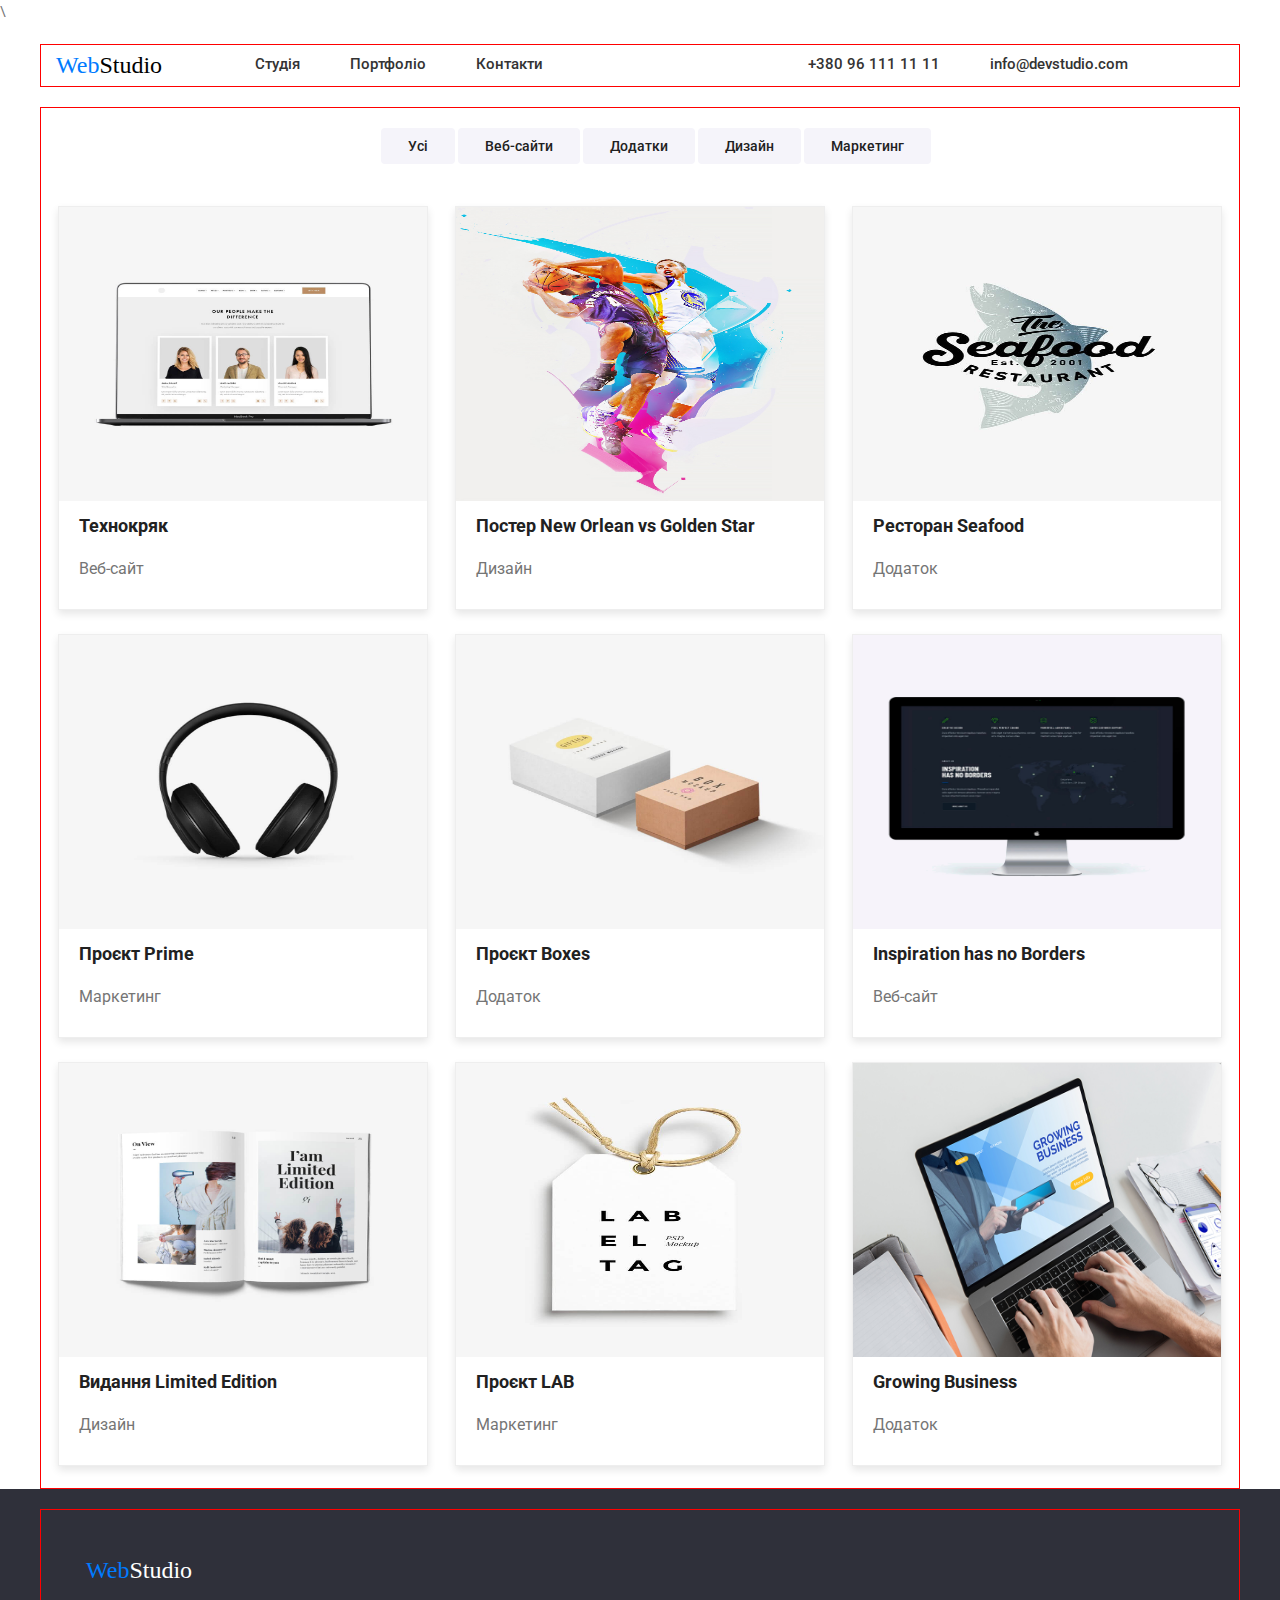
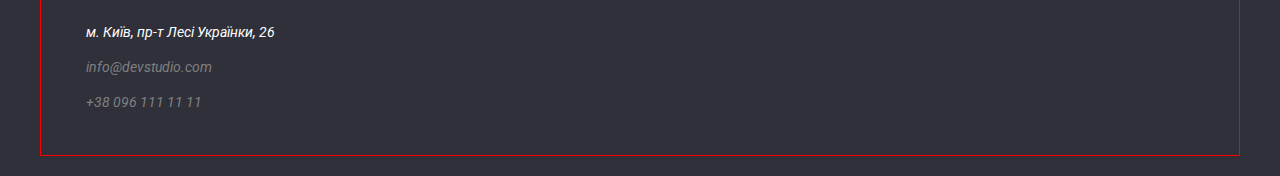
==== pages/portfolio.html @ 3f3c692b "fist" ====
<!DOCTYPE html>
<html lang="en">

<head>
  <meta charset="UTF-8">
  <meta name="viewport" content="width=device-width, initial-scale=1.0">
  <title>Document</title>

  <link rel="stylesheet"href="https://cdnjs.cloudflare.com/ajax/libs/modern-normalize/1.0.0/modern-normalize.min.css" />
  <link href="https://fonts.googleapis.com/css2?family=Roboto:wght@400;700&display=swap" rel="stylesheet">\
  <link rel="stylesheet" href="/style.css">
</head>

<body>
  <header class="header"> 
    <div class="container header-wrap">
      <a class="logo" href="./index.html">
        <span class="blue">Web</span><span class="black">Studio</span>
      </a>
      <nav class="navigation">
        <ul class="header-list">
          <li class="header-item"><a href="/index.html">Студія</a></li>
          <li class="header-item"><a href="./pages/portfolio.html">Портфоліо</a></li>
          <li class="header-item"><a href="#">Контакти</a></li>
        </ul>
        
        <ul class="header-list">
          <li class="header-item"><a href="tel:+380961111111">+380 96 111 11 11</a></li>
          <li class="header-item"><a href="mailto:info@devstudio.com">info@devstudio.com</a></li>
        </ul>   
      </nav> 
    </div> 
  </header>
  <main>
    
    <!-- Головний Контент -->
    <section class="container">
      <div class="portfolio">
        <div class="figures">
          <button class="button-pt">Усі</button>
          <button class="button-pt">Веб-сайти</button>
          <button class="button-pt">Додатки</button>
          <button class="button-pt">Дизайн</button>
          <button class="button-pt">Маркетинг</button>
        </div>
        <div class="my-shop">
          <ul>
            <li class="poster">
              <img src="/img/laptop_pr.jpg" width="370px" height="294px" alt="laptop">
              <h3>Технокряк</h3>
              <p>Веб-сайт</p>
            </li>
            <li class="poster">
              <img src="/img/art_basketball_pr.jpg" width="370px" height="294px" alt="art_basketball">
              <h3>Постер New Orlean vs Golden Star</h3>
              <p>Дизайн</p>
            </li>
            <li class="poster">
              <img src="/img/art_fish_pr.jpg" width="370px" height="294px" alt="art_fish">
              <h3>Ресторан Seafood</h3>
              <p>Додаток</p>
            </li>
            <li class="poster">
              <img src="/img/headphones_pr.jpg" width="370px" height="294px" alt="headphones">
              <h3>Проєкт Prime</h3>
              <p>Маркетинг</p>
            </li>
            <li class="poster">
              <img src="/img/boxs_pr.jpg" width="370px" height="294px" alt="boxs">
              <h3>Проєкт Boxes</h3>
              <p>Додаток</p>
            </li>
            <li class="poster">
              <img src="/img/computer_pr.jpg" width="370px" height="294px" alt="computer">
              <h3>Inspiration has no Borders</h3>
              <p>Веб-сайт</p>
            </li>
            <li class="poster">
              <img src="/img/book.jpg" width="370px" height="294px" alt="book">
              <h3>Видання Limited Edition</h3>
              <p>Дизайн</p>
            </li>
            <li class="poster">
              <img src="/img/art_teg_pr.jpg" width="370px" height="294px" alt="бірка">
              <h3>Проєкт LAB</h3>
              <p>Маркетинг</p>
            </li>
            <li class="poster">
              <img src="/img/laptop02_pr.jpg" width="370px" height="294px" alt="laptop02">
              <h3>Growing Business</h3>
              <p>Додаток</p>
            </li>
          </ul>
        </div>
      </div>
    </section>
  </main>
  <footer>
    <div class="container">
      <div class="logo-footer">
        <a class="logo" href="./index.html">
          <span class="blue">Web</span><span class="white">Studio</span>
        </a>
      </div>
      <address>
        <ul>
          <li><a class="address-a" href="https://maps.app.goo.gl/1scr2Ax1geKc9xeD9" >м. Київ, пр-т Лесі Українки, 26</a></li>
          <li><a class="address-a2" href="mailto:info@devstudio.com">info@devstudio.com</a></li>
          <li><a class="address-a2"href="tel:+380961111111">+38 096 111 11 11</a></li>
        </ul>
     </address>
    </div>
    </footer>
</body>

</html>
---- style.css ----
*,
*::before,
*::after {
  box-sizing: border-box;
}
:root {
  --header-bg-color: #fff;       /* колір фона заголовка */
  --header-border-color:#ECECEC; /*header-border-color  */
  --header-text-color: #333;     /* колір заголовка */
  --primary-color: #007BFF;      /* header-item a:hover */ 
  --content-up-bg-color: #2F303A;     /* посуті те саме header-text-color */ 
  --content-up-color: white;          /* content-up-color */
  --button1-bg-color: #007BFF;      /* button1  */
  --button1--color: white;          /* button1  */
  --button1-bg-color-hover:#0056b3; /* button1-bg-color-hover */ 
  --services-item-h3-color:#212121;   /* services-item-h3 */
  --services-item-a-color: #757575;   /*services-item-a  */
  --foto-bg-color:#ffffff;      /* Чим займаємось */
  --foto-color:#212121;
  --my_teams-bg-color:#F5F4FA; /* Наша команда */
  --my_team-color:#212121;
  --my_teams-p-color:#757575;/* Наша команда */
  --footer-bg-color: #2F303A;/*footer */
  --footer-color: white;   /*  footer*/
  --address-a-color:#ffff; /*  footer*/
  --address-a2-color: gray;/*  footer*/
  --blue-color:#007bff;  /* (Web)Studio footer */ 
  --white-color:#ffffff; /* Web(Studio) footer*/
  --black-color:#000000; /* Web(Studio) header*/

/* PORTFOLIO  */
  --button-pt-bg-color: #F5F4FA;/*  */
  --button-pt-color: #212121;   /*  */
  --button-pt-hover-bg-color:#2196F3;/*  */
  --button-pt-hover-color:#FFFFFF;/*  */
  --my-shop-bg-color:#fff; /*  */
  --poster-border:#EEEEEE;/*  */
  --poster-p-color:#757575; /*  */
    /*  */    

} 
a{
  text-decoration: none;
}
ul{
  list-style: none;
}
h1,h2,h3,h4,p,ul,li,a,button{
  margin: 0;
  padding: 0;
}
body {
font-family:  'Roboto', sans-serif;
 background-color:var(--header-bg-color);
 color:var(--poster-p-color);
 font-size:14px ;
 line-height: 1.7;
}

.container {
  width: 1200px;
  padding: 0 15px;
  margin: 0 auto;
  border: 1px solid red;
}

.header {
  background-color: var(--header-bg-color);
  padding: 20px 0;
  display: flex;
  justify-content: space-around;
  align-items: center;
  border-color: var(--header-border-color);
  border: 1px;
}

.logo {
  margin-right: 93px ;
  font-size: 24px;
  color: var(--header-text-color);
  font-family: 'Raleway';
}

.header-list {
  display: flex;
}
.header-wrap{
  display: flex; /* робить контейнер гнучким */
  align-items: center;  /* розміщує ПО ГОРИЗОНТАЛІ*/
  
}
.navigation{
  display: flex;
  align-items: center;
  justify-content: space-between;
}
.header-item a {
  color: var(--header-text-color);
  font-weight: 500;
  transition: color 0.3s ease;
  margin-right: 50px;
}
.header-list:last-of-type {
  margin-left: 215px ;
}
.header-item a:hover {
  color: var(--primary-color);
}

.header-item a {
  font-size: 15px;
}



.content-up {
  background-color: var(--content-up-bg-color);
  color: var(--content-up-color);
  padding: 180px 20px;
  text-align: center;
}
.content-up h2 {
font-size: 44px;
}

.button1 {
 
  background-color: var(--button1-bg-color);
  color:var(--button1--color);
  padding: 10px 20px;
  margin-top: 30px;
  border: none;
  border-radius: 4px;
  cursor: pointer;
  font-size: 16px;
  
}

.button1:hover {
  background-color: var(--button1-bg-color-hover);
}
 /* Особливості  */
.services{
  margin-top: 94px;
  margin-bottom: 94px;
}
.services-list{
  display: flex;
  flex-wrap: nowrap;
}
.services-item{
 max-width: 350px;
 margin: 10px auto; 
}
.services-item-h3{
  color: var(--services-item-h3-color);
  font-size: 14px;
  line-height: 16.41px;
}
.services-item-a{
  color: var(--services-item-a-color);
  font-size: 14px;
  line-height: 24px;
  padding-top: 10px;
  padding-right: 30px;
}
/* .services-item:nth-last-child(3n) {
  margin-right: 0;
} */

/* Чим займаємось  */
.foto{
  background-color: var(--foto-bg-color);
  color: var(--foto-color);
  padding: 40px 20px;
  text-align: center;
}
.foto h2{
  font-size: 36px;
}
.foto ul{
  display: flex;
  justify-content: space-between;
  padding-top: 50px;
}


/* Наша комaнда */
.my_teams {
  background-color: var(--my_teams-bg-color);
  color: var(--my_team-color);
  /* padding: 40px 20px; */
  text-align: center;

}
.my_teams h2{
  font-size: 36px;
  padding-top: 94px;
}
.my_teams ul {
  display: flex;
  flex-wrap: nowrap; 
  justify-content: space-between; 
  padding-top: 50px;
 
}
.my_teams li {
  margin: 10px; 
  text-align: center; 
  font-size: 16px;
  margin-bottom: 94px;
  
  border-radius: 0px 0px 4px 4px;
  background: #FFF;
  height: 368px;
}
.my_teams p{
  color:var(--my_teams-p-color);
  font-size: 16px;
}
 

footer {
  background-color: var(--footer-bg-color) ;
  color:var(--footer-color) ;
  padding: 20px 0;
  text-align: left;
  
}
.logo-footer{
  padding: auto;
  margin-left: 30px;
  margin-top: 40px;
}
address{
  padding: 20px;
  margin: 10px; 
}
address a {
  text-decoration: none; 
  font-weight: 400;
  line-height: 24px;
  font-size: 14px;
}
.address-a{
color: var(--address-a-color);
text-decoration: none;
}
.address-a2{
  color:var(--address-a2-color) ;
  }
address li {
  list-style: none; 
  margin-bottom: 10px;
}
.blue {
  color:var(--blue-color);
}
.white {
  color:var(--white-color) ; 
}
.black{
  color:var(--black-color) ;
}

/* PORTFOLIO */

.figures{
margin-left: 300px;
padding: 20px 25px;
}
.button-pt{
  background-color:var(--button-pt-bg-color);
  color:var(--button-pt-color);
  border-radius: 4px;
  padding: 10px 27px;
  font-weight: 500;
  cursor: pointer;
  border: 0px;
}
.button-pt:hover{
  background-color:var(--button-pt-hover-bg-color);
  color:var(--button-pt-hover-color); 
  box-shadow: 5px 5px 10px rgba(0, 0, 0, 0.3);
}
.my-shop{
  background-color:var(--my-shop-bg-color);
  display: flex;
  flex-wrap: wrap;
  justify-content: space-between;
  gap: 20px;                           /*dodalem */
  padding: 20px 0;                     /*dodalem */
 
}
.my-shop ul{
  display: flex;
  flex-wrap: wrap;
  justify-content: space-between;
  gap: 20px;
  padding: 0;
}

.poster{
  width: 370px;
  height: 404px;
  border: 1px solid var(--poster-border);
  margin: 2px;
  overflow: hidden;
  box-shadow: 0 4px 8px rgba(0, 0, 0, 0.1);
  flex-direction: column;
}


.poster h3 {
  color: #212121;
  font-size: 18px;
  line-height: 36px;
  font-weight: 700;
  margin-bottom: 10px;
  margin-left: 20px;
}

.poster p {
  color: var(--poster-p-color);
  font-size: 16px;
  line-height: 30px;
  font-weight: 400;
  margin-left: 20px;
}
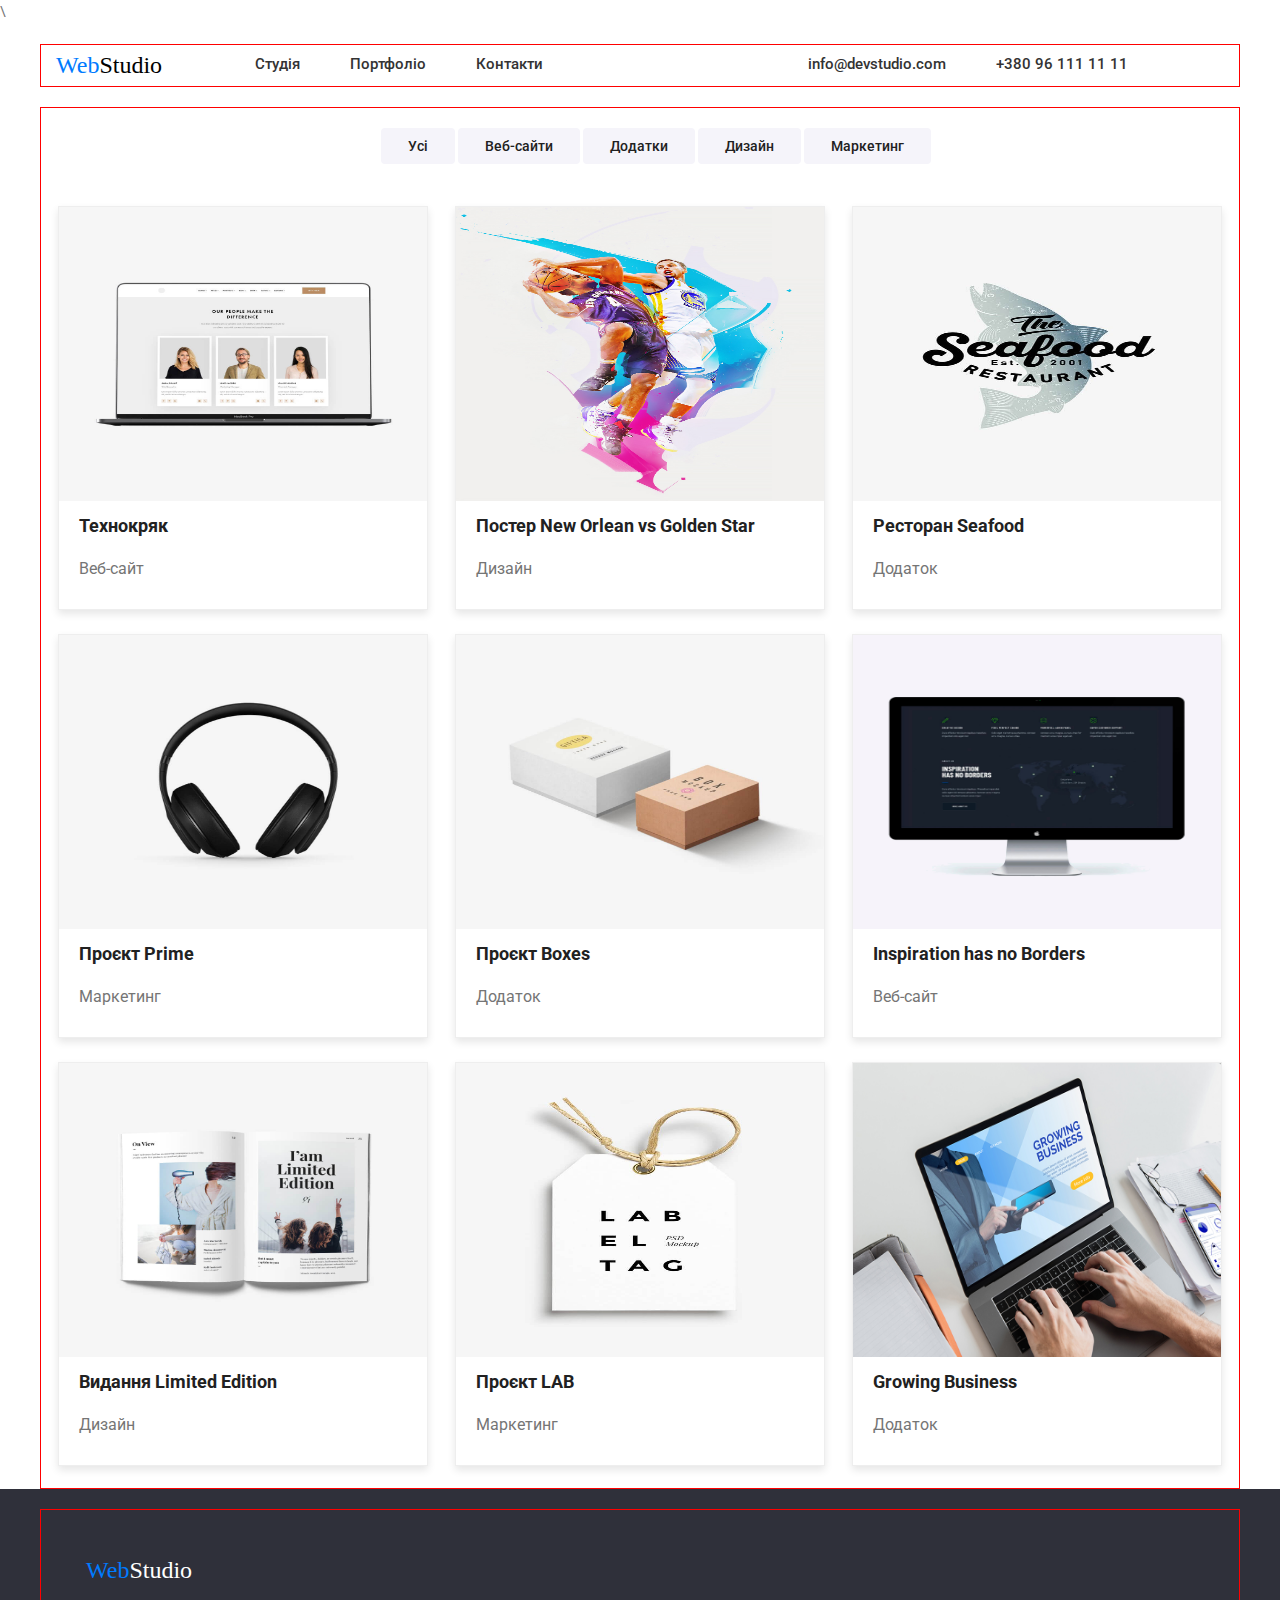
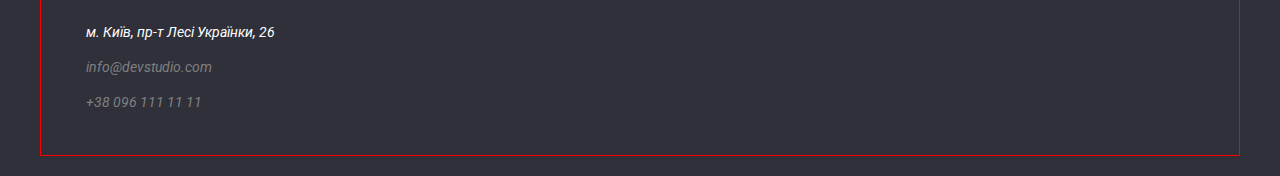
==== commit a70a5d21: "09.11" ====
--- a/pages/portfolio.html
+++ b/pages/portfolio.html
@@ -14,7 +14,7 @@
 <body>
   <header class="header"> 
     <div class="container header-wrap">
-      <a class="logo" href="./index.html">
+      <a class="logo" href="/index.html">
         <span class="blue">Web</span><span class="black">Studio</span>
       </a>
       <nav class="navigation">
@@ -25,8 +25,8 @@
         </ul>
         
         <ul class="header-list">
+          <li class="header-item"><a href="mailto:info@devstudio.com">info@devstudio.com</a></li>
           <li class="header-item"><a href="tel:+380961111111">+380 96 111 11 11</a></li>
-          <li class="header-item"><a href="mailto:info@devstudio.com">info@devstudio.com</a></li>
         </ul>   
       </nav> 
     </div> 
--- a/style.css
+++ b/style.css
@@ -7,6 +7,7 @@
   --header-bg-color: #fff;       /* колір фона заголовка */
   --header-border-color:#ECECEC; /*header-border-color  */
   --header-text-color: #333;     /* колір заголовка */
+  --header-header-item-two-last:#757575; 
   --primary-color: #007BFF;      /* header-item a:hover */ 
   --content-up-bg-color: #2F303A;     /* посуті те саме header-text-color */ 
   --content-up-color: white;          /* content-up-color */
@@ -94,15 +95,16 @@
   align-items: center;
   justify-content: space-between;
 }
+.header-list:last-of-type {
+  margin-left: 215px ;
+  color: var(--header-header-item-two-last);
+}
 .header-item a {
   color: var(--header-text-color);
   font-weight: 500;
   transition: color 0.3s ease;
   margin-right: 50px;
 }
-.header-list:last-of-type {
-  margin-left: 215px ;
-}
 .header-item a:hover {
   color: var(--primary-color);
 }
@@ -114,17 +116,23 @@
 
 
 .content-up {
-  background-color: var(--content-up-bg-color);
+  /* background-color: var(--content-up-bg-color); */
+  background-image: url(./img/img.png);
+  background-repeat: no-repeat;
+  background-position: center;
+  background-size: cover;
+
+
   color: var(--content-up-color);
   padding: 180px 20px;
   text-align: center;
+
 }
 .content-up h2 {
 font-size: 44px;
 }
 
 .button1 {
- 
   background-color: var(--button1-bg-color);
   color:var(--button1--color);
   padding: 10px 20px;
@@ -136,7 +144,7 @@
   
 }
 
-.button1:hover {
+.just-btn:hover {
   background-color: var(--button1-bg-color-hover);
 }
  /* Особливості  */
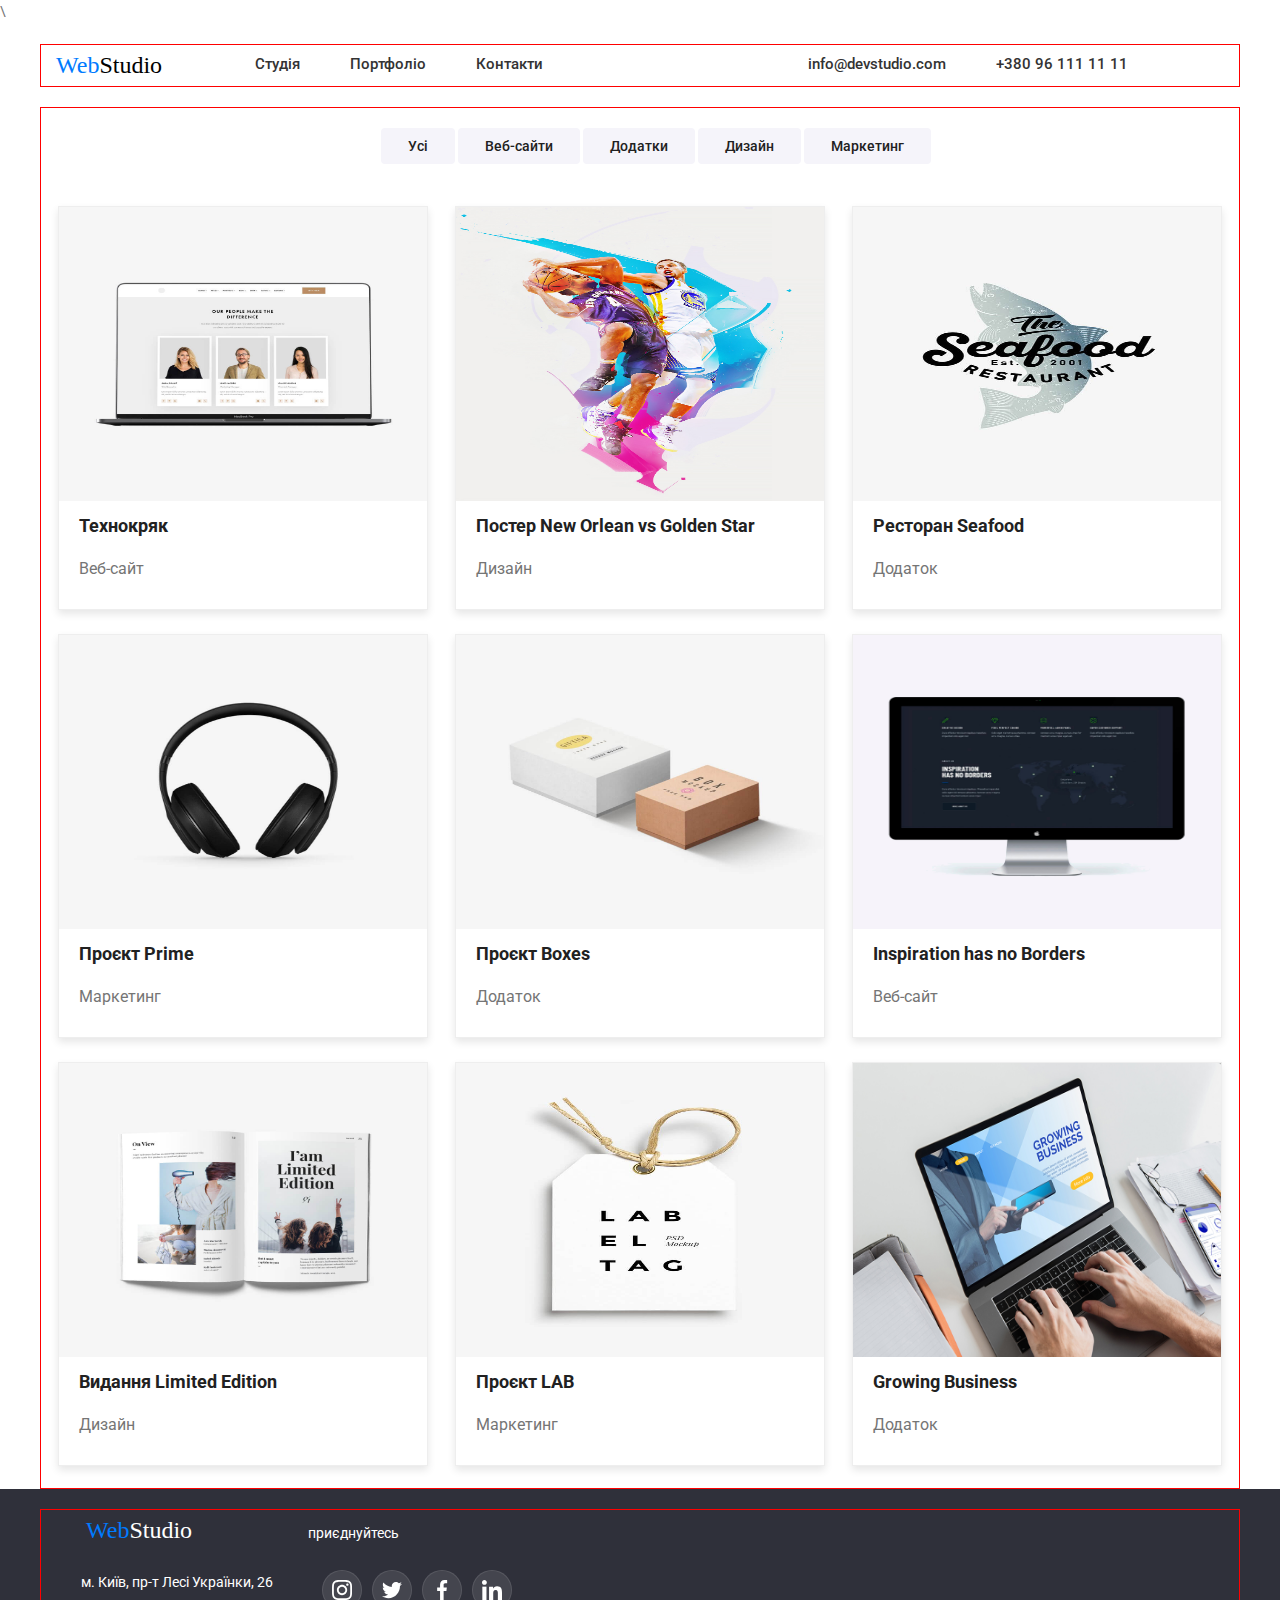
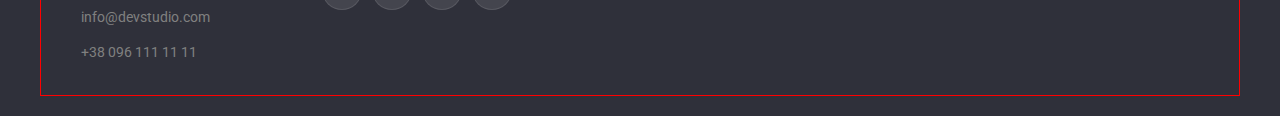
==== commit b5449d2e: "йо" ====
--- a/pages/portfolio.html
+++ b/pages/portfolio.html
@@ -95,22 +95,34 @@
       </div>
     </section>
   </main>
+
   <footer>
     <div class="container">
-      <div class="logo-footer">
-        <a class="logo" href="./index.html">
-          <span class="blue">Web</span><span class="white">Studio</span>
-        </a>
-      </div>
-      <address>
+      <div class="footer--">
+       <a href="./index.html" class="logo-footer" >
+        <span class="blue">Web</span><span class="white">Studio</span>
+       </a>
+       приєднуйтесь
+    </div>
+    <!-- <div class="footer-text">
+      приєднуйтесь
+    </div> -->
+    <address>
         <ul>
           <li><a class="address-a" href="https://maps.app.goo.gl/1scr2Ax1geKc9xeD9" >м. Київ, пр-т Лесі Українки, 26</a></li>
           <li><a class="address-a2" href="mailto:info@devstudio.com">info@devstudio.com</a></li>
           <li><a class="address-a2"href="tel:+380961111111">+38 096 111 11 11</a></li>
         </ul>
+        <div class="footer-social">
+          <a href="#" class="footer-a"><img src="/img/instagram.svg" alt="instagram"></a>
+          <a href="#" class="footer-a"><img src="/img/twitter.svg" alt="twitter"></a>
+          <a href="#" class="footer-a"><img src="/img/facebook.svg" alt="facebook"></a>
+          <a href="#" class="footer-a"><img src="/img/linkedin.svg" alt="linked"></a>
+        </div>
      </address>
     </div>
-    </footer>
+    </footer>    
+  
 </body>
 
 </html>--- a/style.css
+++ b/style.css
@@ -37,7 +37,14 @@
   --my-shop-bg-color:#fff; /*  */
   --poster-border:#EEEEEE;/*  */
   --poster-p-color:#757575; /*  */
-    /*  */    
+  --services-item-icon-color: #F5F4FA;  /*  */ 
+  --my_teams-li-color  :#fff; 
+  --footer-a-bg:rgba(255, 255, 255, 0.1);
+  --footer-social-a-hover-img: #2196F3;
+  --poster-h3:#212121;
+
+  /*  */
+  --clients-bg-color: #FFF;
 
 } 
 a{
@@ -78,7 +85,6 @@
 .logo {
   margin-right: 93px ;
   font-size: 24px;
-  color: var(--header-text-color);
   font-family: 'Raleway';
 }
 
@@ -121,7 +127,10 @@
   background-repeat: no-repeat;
   background-position: center;
   background-size: cover;
-
+  width: 1600px;
+  height: 600px;
+  display: block;
+  margin: 0 auto;
 
   color: var(--content-up-color);
   padding: 180px 20px;
@@ -132,7 +141,7 @@
 font-size: 44px;
 }
 
-.button1 {
+.just-btn {
   background-color: var(--button1-bg-color);
   color:var(--button1--color);
   padding: 10px 20px;
@@ -155,11 +164,17 @@
 .services-list{
   display: flex;
   flex-wrap: nowrap;
+  justify-content: space-around;
+
 }
 .services-item{
  max-width: 350px;
- margin: 10px auto; 
-}
+ margin: 60px auto; 
+ position: relative;
+ padding-top: 85PX;
+
+}
+
 .services-item-h3{
   color: var(--services-item-h3-color);
   font-size: 14px;
@@ -170,8 +185,42 @@
   font-size: 14px;
   line-height: 24px;
   padding-top: 10px;
+}
+
+p.services-item-a {
+  width: 270px;
+  height: 72px;
+  flex-shrink: 0;
+}
+.services-item-icon{
+  background-color: var(--services-item-icon-color) ;
+  width: 270px;
+  height: 120px;
+  border-radius: 2px;
+  display: flex;
+  justify-content: center;
+  position: absolute;
+  align-items: center;
+  
+  bottom: 110px;
   padding-right: 30px;
-}
+
+}
+.services-item-icon img{
+  width: 70px;
+  height: 70px;
+}
+
+/* .services-item > img{
+  
+  width: 70px;
+  height: 70px;
+  background-color: #F5F4FA;
+  margin: 25px 100px 25px 100px;
+  padding: 10px 10px 10px 10px ;
+  border-radius: 2px; 
+  display: inline-block;
+} */
 /* .services-item:nth-last-child(3n) {
   margin-right: 0;
 } */
@@ -219,14 +268,52 @@
   margin-bottom: 94px;
   
   border-radius: 0px 0px 4px 4px;
-  background: #FFF;
+  background: var(--my_teams-li-color);
   height: 368px;
 }
 .my_teams p{
   color:var(--my_teams-p-color);
   font-size: 16px;
 }
+
+/* Постійні клієнти */
+
+.clients{
+  text-align: center;
+  background-color: var(--clients-bg-color);
+}
+
+/* .clients- {
+} */
+.clients-menu {
+  display: flex;
+  align-items: center;
+  text-align: center;
+  justify-content: space-around;
+  
+}
+.clients ul{
+  display: flex;
+}
+.clients h2{
+  margin-top: 94px;
+  margin-bottom: 50px;
+  color: #212121;
+  font-size: 36px;
+}
+.clients-li {
+  width: 106px;
+ height: 60px;
+ flex-shrink: 0;
+margin-right: 30px;
+ margin-bottom: 94px;
+ border: 1px  solid #AFB1B8;
+ border-radius: 4px;
  
+}
+
+
+/* footer */
 
 footer {
   background-color: var(--footer-bg-color) ;
@@ -234,25 +321,29 @@
   padding: 20px 0;
   text-align: left;
   
+  
+}
+.footer--{
+  
 }
 .logo-footer{
-  padding: auto;
   margin-left: 30px;
-  margin-top: 40px;
+  margin-top:  40px; 
+  padding-right: 110px;
+  font-size: 24px;
+  font-family: 'Raleway';
 }
 address{
-  padding: 20px;
-  margin: 10px; 
+  display: flex;
+  justify-content: space-between;
+  align-items: flex-start; 
+  padding: 20px 0;
 }
 address a {
-  text-decoration: none; 
+  color: var(--address-a-color);
   font-weight: 400;
   line-height: 24px;
   font-size: 14px;
-}
-.address-a{
-color: var(--address-a-color);
-text-decoration: none;
 }
 .address-a2{
   color:var(--address-a2-color) ;
@@ -260,6 +351,9 @@
 address li {
   list-style: none; 
   margin-bottom: 10px;
+  margin-left: 25px;
+  width: 231px;
+  font-style: normal;
 }
 .blue {
   color:var(--blue-color);
@@ -271,6 +365,35 @@
   color:var(--black-color) ;
 }
 
+.footer-social {
+  display: flex;
+  align-items: center;
+  text-align: center;
+  margin-right:825px;
+ 
+}
+/* .footer-text  {
+display: flex;
+font-size: 14px;
+text-transform: uppercase;
+padding-left  : 110px;
+} */
+.footer-a  {
+  background-color: var(--footer-a-bg) ;
+  width: 40px;
+  height: 40px;
+
+  border: 1px solid rgba(255, 255, 255, 0.1);
+  border-radius: 50%;
+  display: flex;
+  align-items: center;
+  justify-content: center;
+  margin-left: 10px;
+  
+}
+.footer-social a:hover  {
+  background-color: var(--footer-social-a-hover-img) ;
+}
 /* PORTFOLIO */
 
 .figures{
@@ -317,10 +440,12 @@
   box-shadow: 0 4px 8px rgba(0, 0, 0, 0.1);
   flex-direction: column;
 }
-
+.poster:hover{
+  box-shadow: 0px 1px 1px 0px rgba(0, 0, 0, 0.12), 0px 4px 4px 0px rgba(0, 0, 0, 0.06), 1px 4px 6px 0px rgba(0, 0, 0, 0.16);
+}
 
 .poster h3 {
-  color: #212121;
+  color:var(--poster-h3) ;
   font-size: 18px;
   line-height: 36px;
   font-weight: 700;
@@ -334,4 +459,4 @@
   line-height: 30px;
   font-weight: 400;
   margin-left: 20px;
-}
+}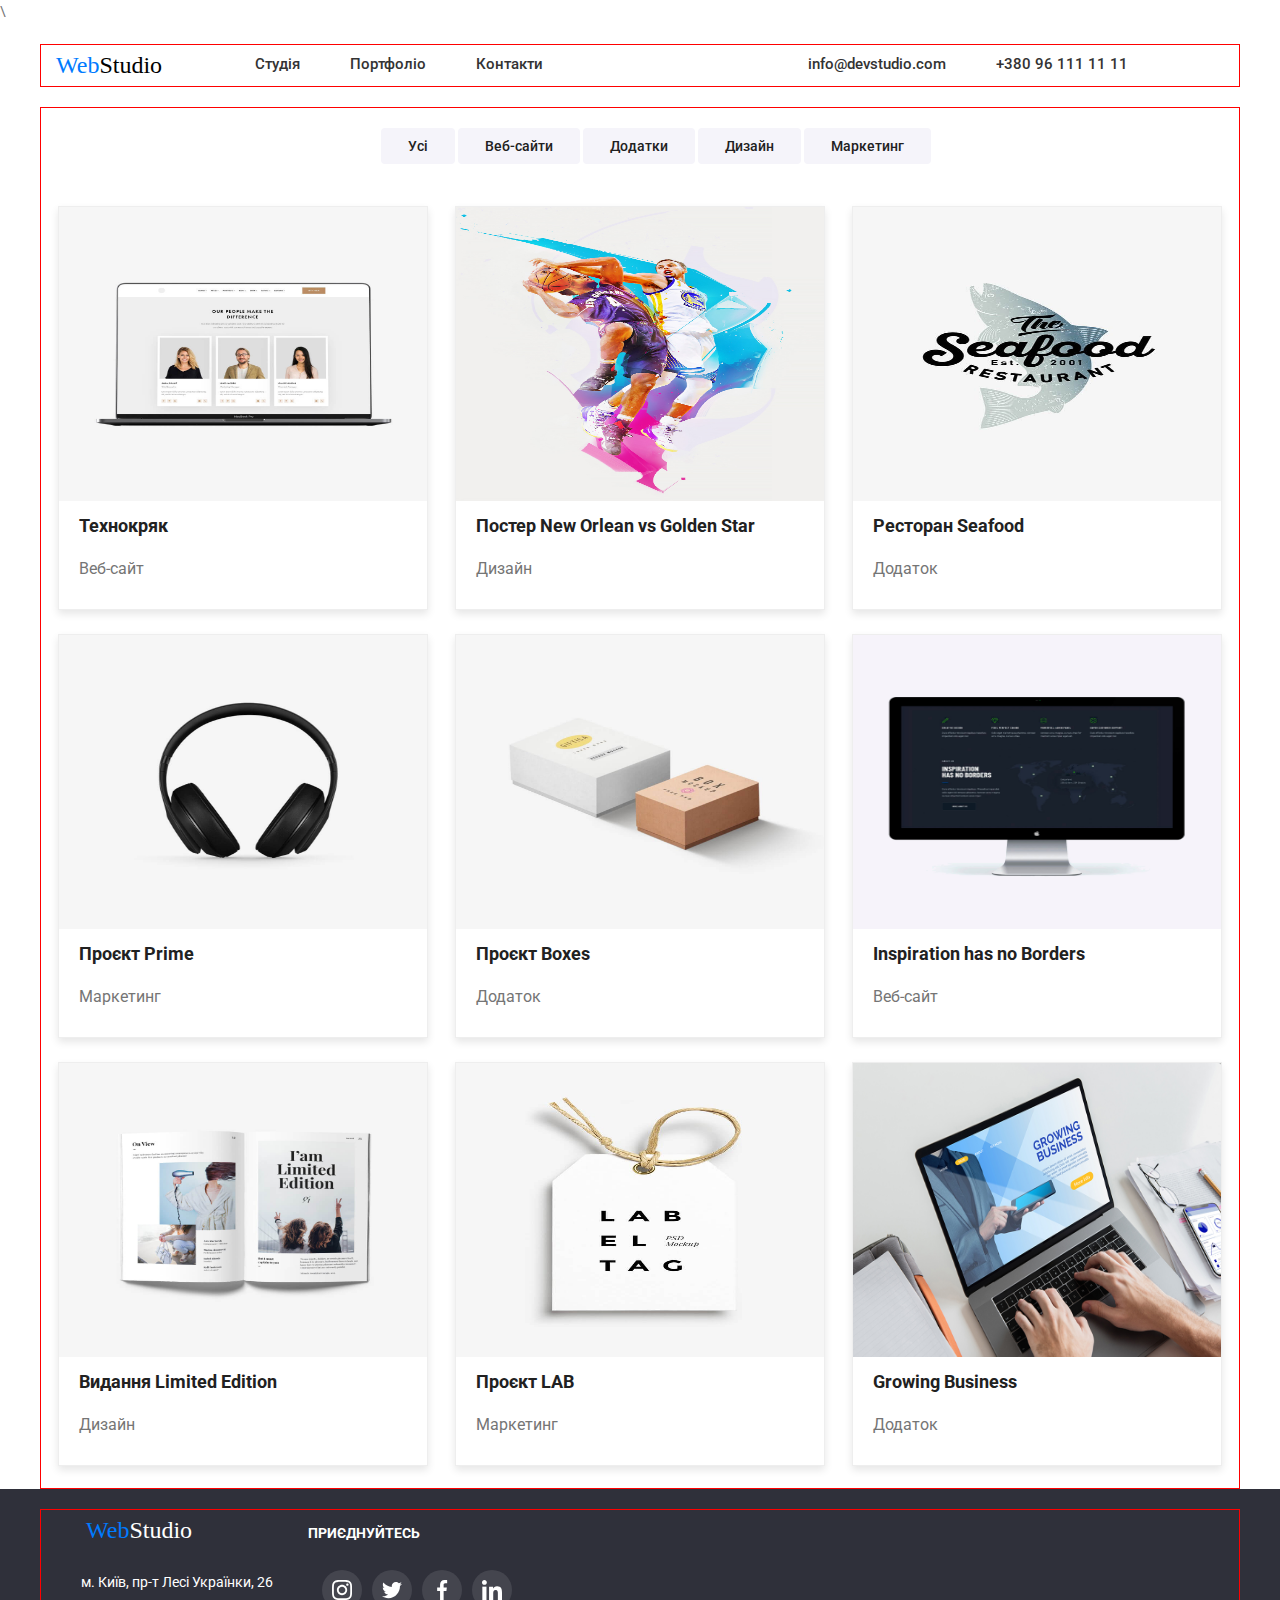
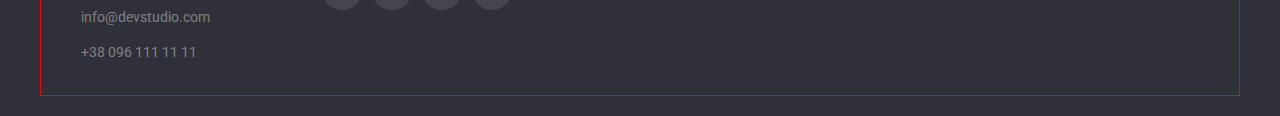
==== commit a4129d92: "ss" ====
--- a/pages/portfolio.html
+++ b/pages/portfolio.html
@@ -101,12 +101,10 @@
       <div class="footer--">
        <a href="./index.html" class="logo-footer" >
         <span class="blue">Web</span><span class="white">Studio</span>
+        <i>приєднуйтесь</i>
        </a>
-       приєднуйтесь
+       
     </div>
-    <!-- <div class="footer-text">
-      приєднуйтесь
-    </div> -->
     <address>
         <ul>
           <li><a class="address-a" href="https://maps.app.goo.gl/1scr2Ax1geKc9xeD9" >м. Київ, пр-т Лесі Українки, 26</a></li>
--- a/style.css
+++ b/style.css
@@ -45,6 +45,7 @@
 
   /*  */
   --clients-bg-color: #FFF;
+  --footer--i: #FFF;
 
 } 
 a{
@@ -74,7 +75,7 @@
 
 .header {
   background-color: var(--header-bg-color);
-  padding: 20px 0;
+  padding: 20px 5px;
   display: flex;
   justify-content: space-around;
   align-items: center;
@@ -88,9 +89,6 @@
   font-family: 'Raleway';
 }
 
-.header-list {
-  display: flex;
-}
 .header-wrap{
   display: flex; /* робить контейнер гнучким */
   align-items: center;  /* розміщує ПО ГОРИЗОНТАЛІ*/
@@ -103,6 +101,7 @@
 }
 .header-list:last-of-type {
   margin-left: 215px ;
+ 
   color: var(--header-header-item-two-last);
 }
 .header-item a {
@@ -110,13 +109,23 @@
   font-weight: 500;
   transition: color 0.3s ease;
   margin-right: 50px;
-}
+  font-size: 15px;
+ 
+}
+.header-list {
+  display: flex;
+  align-items: center;
+}
+
+/* .header-item a >img{
+  color: #757575;
+  width: 16px;
+  height: 12px;
+  flex-shrink: 0;
+  margin-right: 5px
+} */
 .header-item a:hover {
   color: var(--primary-color);
-}
-
-.header-item a {
-  font-size: 15px;
 }
 
 
@@ -323,15 +332,21 @@
   
   
 }
-.footer--{
-  
-}
 .logo-footer{
   margin-left: 30px;
   margin-top:  40px; 
   padding-right: 110px;
   font-size: 24px;
   font-family: 'Raleway';
+}
+.footer-- i{
+  color:var(--footer--i) ;
+  text-transform: uppercase;
+  font-family: 'Roboto';
+  font-size: 14px;
+  font-style: normal;
+  font-weight: 700;
+  margin-left: 110px;
 }
 address{
   display: flex;
@@ -372,25 +387,17 @@
   margin-right:825px;
  
 }
-/* .footer-text  {
-display: flex;
-font-size: 14px;
-text-transform: uppercase;
-padding-left  : 110px;
-} */
-.footer-a  {
-  background-color: var(--footer-a-bg) ;
-  width: 40px;
-  height: 40px;
-
-  border: 1px solid rgba(255, 255, 255, 0.1);
-  border-radius: 50%;
-  display: flex;
-  align-items: center;
-  justify-content: center;
-  margin-left: 10px;
-  
-}
+  .footer-a  {
+    background-color: var(--footer-a-bg) ;
+    width: 40px;
+    height: 40px;
+    border-radius: 50%; 
+    display: flex;
+    align-items: center;
+    justify-content: center;
+    margin-left: 10px;
+    
+  }
 .footer-social a:hover  {
   background-color: var(--footer-social-a-hover-img) ;
 }
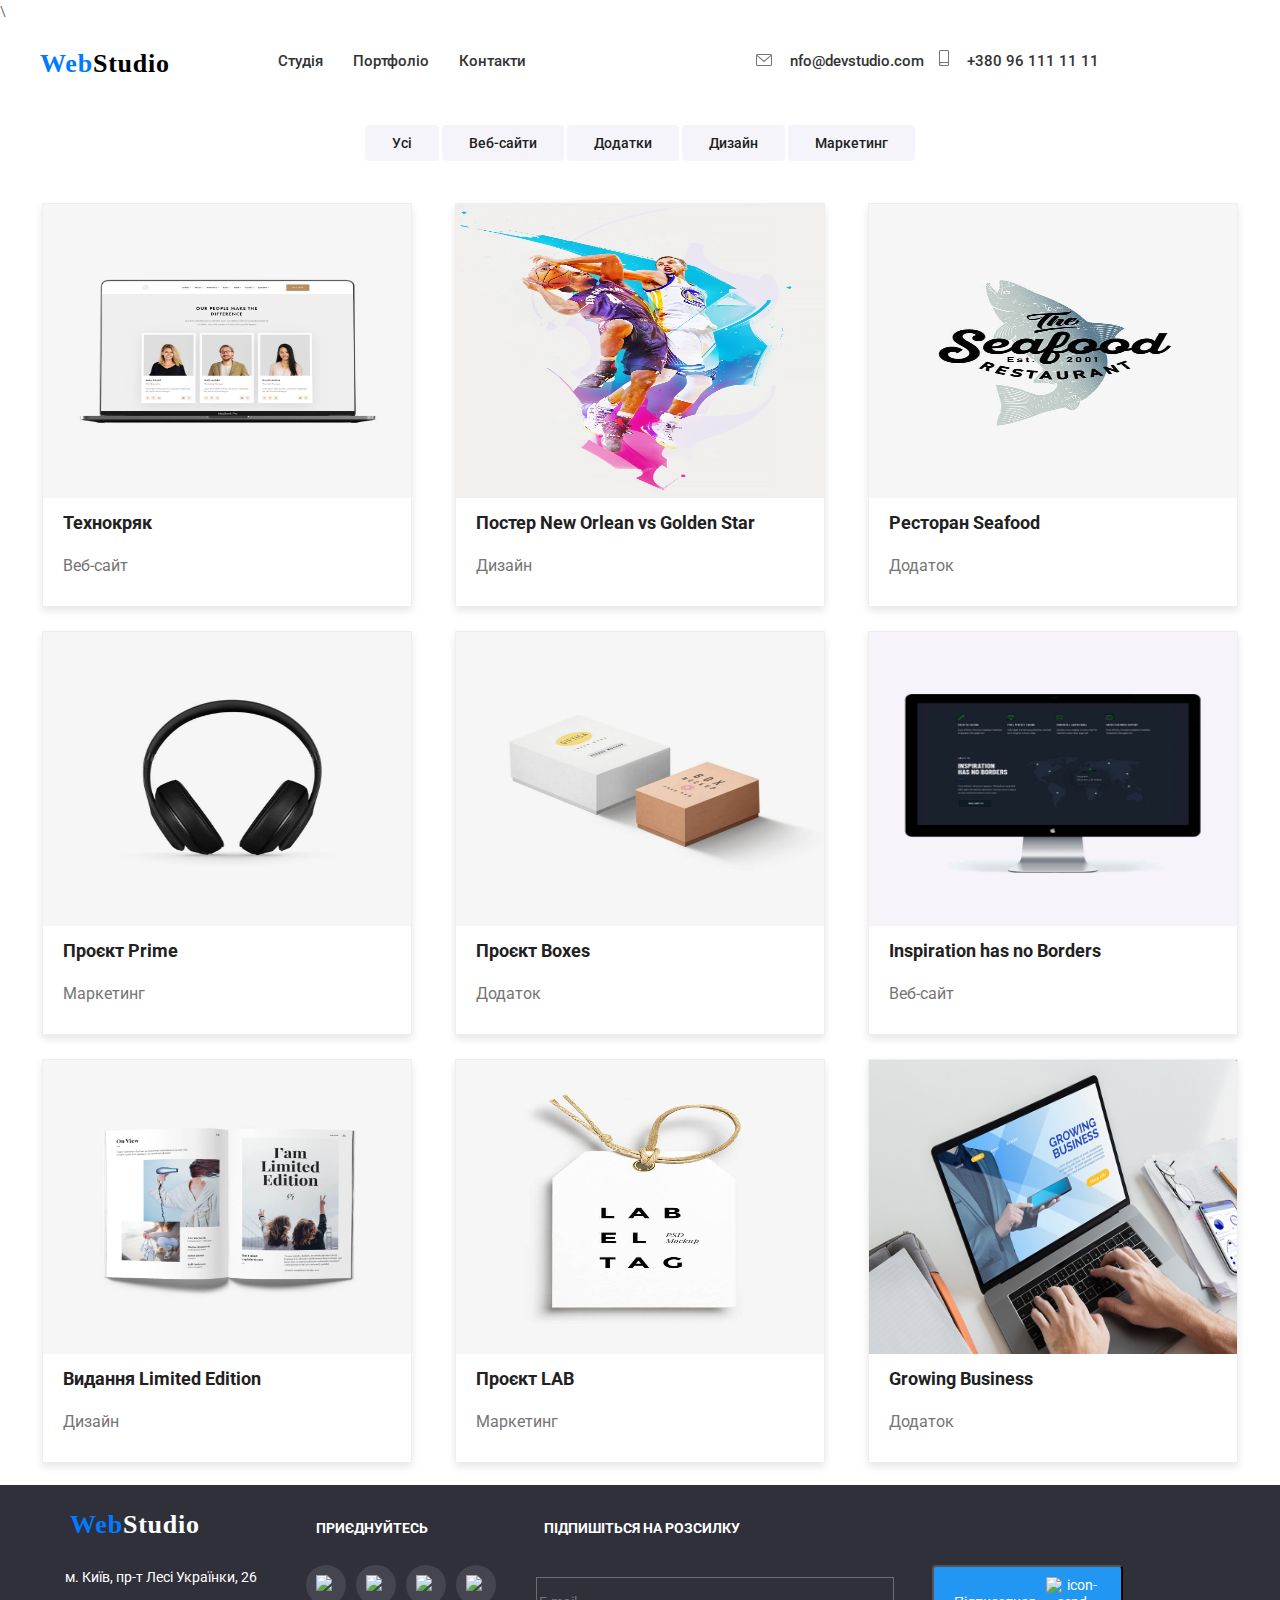
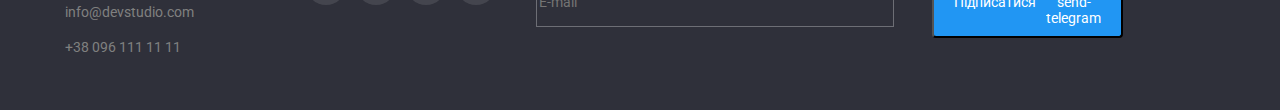
==== commit d05ebb29: "невеликий updates" ====
--- a/pages/portfolio.html
+++ b/pages/portfolio.html
@@ -24,10 +24,16 @@
           <li class="header-item"><a href="#">Контакти</a></li>
         </ul>
         
-        <ul class="header-list">
-          <li class="header-item"><a href="mailto:info@devstudio.com">info@devstudio.com</a></li>
-          <li class="header-item"><a href="tel:+380961111111">+380 96 111 11 11</a></li>
-        </ul>   
+        <ul class="header-list contacts" >
+          <li class="header-item">
+            <img src="/symboldefts.svg/envelope.svg" alt="poczta" >
+            <a href="mailto:info@devstudio.com">nfo@devstudio.com</a></li>
+          <li class="header-item">
+
+             <img src="/symboldefts.svg/smartphone.svg" alt="smartphone">
+             <a href="tel:+380961111111">+380 96 111 11 11</a></li>
+          
+        </ul>      
       </nav> 
     </div> 
   </header>
@@ -102,6 +108,7 @@
        <a href="./index.html" class="logo-footer" >
         <span class="blue">Web</span><span class="white">Studio</span>
         <i>приєднуйтесь</i>
+        <i>Підпишіться на розсилку</i>
        </a>
        
     </div>
@@ -112,14 +119,22 @@
           <li><a class="address-a2"href="tel:+380961111111">+38 096 111 11 11</a></li>
         </ul>
         <div class="footer-social">
-          <a href="#" class="footer-a"><img src="/img/instagram.svg" alt="instagram"></a>
-          <a href="#" class="footer-a"><img src="/img/twitter.svg" alt="twitter"></a>
-          <a href="#" class="footer-a"><img src="/img/facebook.svg" alt="facebook"></a>
-          <a href="#" class="footer-a"><img src="/img/linkedin.svg" alt="linked"></a>
+          <a href="#" class="footer-a"><img src="/symboldefts.svg/instagram2.svg"width="20px" height="20px" alt="instagram"></a>
+          <a href="#" class="footer-a"><img src="/symboldefts.svg/twitter2.svg"  width="20px" height="20px" alt="twitter"></a>
+          <a href="#" class="footer-a"><img src="/symboldefts.svg/facebook2.svg" width="20px" height="20px" alt="facebook"></a>
+          <a href="#" class="footer-a"><img src="/symboldefts.svg/linkedin2.svg" width="20px" height="20px" alt="linked"></a>
+        </div>
+        <div class="intup-email">
+          <input type="email" name="email" id="intup-email"  placeholder="E-mail">
+          
+          <button class="bnt-intup-email">
+            Підписатися
+          <img src="./img/telegram.png" alt="icon-send-telegram">
+          </button>
         </div>
      </address>
     </div>
-    </footer>    
+    </footer>   
   
 </body>
 
--- a/style.css
+++ b/style.css
@@ -8,7 +8,7 @@
   --header-border-color:#ECECEC; /*header-border-color  */
   --header-text-color: #333;     /* колір заголовка */
   --header-header-item-two-last:#757575; 
-  --primary-color: #007BFF;      /* header-item a:hover */ 
+  --primary-color: #2196F3;      /* header-item a:hover */ 
   --content-up-bg-color: #2F303A;     /* посуті те саме header-text-color */ 
   --content-up-color: white;          /* content-up-color */
   --button1-bg-color: #007BFF;      /* button1  */
@@ -22,12 +22,18 @@
   --my_team-color:#212121;
   --my_teams-p-color:#757575;/* Наша команда */
   --footer-bg-color: #2F303A;/*footer */
+  --footer-a-bg: rgba(255, 255, 255, 0.1);
   --footer-color: white;   /*  footer*/
   --address-a-color:#ffff; /*  footer*/
   --address-a2-color: gray;/*  footer*/
   --blue-color:#007bff;  /* (Web)Studio footer */ 
   --white-color:#ffffff; /* Web(Studio) footer*/
   --black-color:#000000; /* Web(Studio) header*/
+  --clients-li--ul-hover:#2196F3;
+  --bg-bnt-intup-email: #2196F3;
+ --bg-intup-email: #2F303A;
+ --bnt-intup-email-color: #fff;
+ --clients-h2-color: #212121;
 
 /* PORTFOLIO  */
   --button-pt-bg-color: #F5F4FA;/*  */
@@ -39,7 +45,7 @@
   --poster-p-color:#757575; /*  */
   --services-item-icon-color: #F5F4FA;  /*  */ 
   --my_teams-li-color  :#fff; 
-  --footer-a-bg:rgba(255, 255, 255, 0.1);
+  
   --footer-social-a-hover-img: #2196F3;
   --poster-h3:#212121;
 
@@ -67,21 +73,23 @@
 }
 
 .container {
-  width: 1200px;
+  width: 1230px;
   padding: 0 15px;
   margin: 0 auto;
-  border: 1px solid red;
+  /* border: 1px solid red; */
 }
 
 .header {
   background-color: var(--header-bg-color);
   padding: 20px 5px;
   display: flex;
-  justify-content: space-around;
+  justify-content: space-between;
   align-items: center;
   border-color: var(--header-border-color);
-  border: 1px;
-}
+  /* border: 1px; */
+}
+
+
 
 .logo {
   margin-right: 93px ;
@@ -99,35 +107,63 @@
   align-items: center;
   justify-content: space-between;
 }
+
 .header-list:last-of-type {
   margin-left: 215px ;
  
   color: var(--header-header-item-two-last);
 }
+.header-item {
+  position: relative; 
+  display: inline-block;
+  padding-bottom: 5px; 
+  
+}
 .header-item a {
   color: var(--header-text-color);
   font-weight: 500;
-  transition: color 0.3s ease;
-  margin-right: 50px;
+  transition: color 1s ease;
   font-size: 15px;
+  /* position: relative; */
+  text-decoration: none; 
+  padding: 10px 15px;  
+  
+}
+
+.overlay {
+  position: absolute;
+  margin-bottom: 30px;
+  width: 0;
+  height: 5px;
+  border-radius: 5px;
+  background-color: var(--primary-color);
+  transition: width 0.3s ;
+  
+}
+
+.header-item:hover .overlay {
+  width: 100%; margin-top: 25px;
+}
+
+.header-list {
+  display: flex;
+  /* align-items: center; */
+  justify-content: center;
+  list-style: none;            
+  padding: 0;
+  margin: 0;
+}
+
+/* .header-item img{
+  color: #757575;
+  flex-shrink: 1;
  
 }
-.header-list {
-  display: flex;
-  align-items: center;
-}
-
-/* .header-item a >img{
-  color: #757575;
-  width: 16px;
-  height: 12px;
-  flex-shrink: 0;
-  margin-right: 5px
-} */
-.header-item a:hover {
+.header-item a,img:hover {
   color: var(--primary-color);
-}
-
+  fill:  var(--primary-color);
+}
+ */
 
 
 .content-up {
@@ -215,7 +251,7 @@
   padding-right: 30px;
 
 }
-.services-item-icon img{
+.services-item-icon svg{
   width: 70px;
   height: 70px;
 }
@@ -241,15 +277,68 @@
   padding: 40px 20px;
   text-align: center;
 }
-.foto h2{
+.foto h1{
   font-size: 36px;
 }
 .foto ul{
   display: flex;
   justify-content: space-between;
   padding-top: 50px;
-}
-
+  position: relative;
+  margin: 10px;
+
+}
+
+/* .foto-li-text{
+position: absolute;
+width: 370px;
+background-color: rgba(0, 0, 0, 0.6); 
+color: white;
+padding: 10px;
+font-size: 14px;
+display: flex;
+justify-content: center
+} */
+.flt1{
+position: absolute;
+width: 370px; height: 70px;
+background-color: rgba(47, 48, 58, 0.80); 
+color: white;
+padding: 10px;
+font-size: 14px;
+align-items: center;
+display: flex;
+justify-content: center;
+z-index: 2;
+margin-top: 225px;
+}
+
+.flt2{
+  position: absolute;
+  width: 370px; height: 70px;
+  background-color: rgba(47, 48, 58, 0.80); 
+  color: white;
+  padding: 10px;
+  font-size: 14px;
+  align-items: center;
+  display: flex;
+  justify-content: center;
+  margin-left: 405px;
+  margin-top: 225px;
+  }
+  .flt3{
+    position: absolute; 
+    width: 370px; height: 70px;
+    background-color: rgba(47, 48, 58, 0.80); 
+    color: white;
+    padding: 10px;
+    font-size: 14px;
+    align-items: center;
+    display: flex;
+    justify-content: center;
+    margin-left: 810px;
+    margin-top: 225px;
+    }
 
 /* Наша комaнда */
 .my_teams {
@@ -270,6 +359,42 @@
   padding-top: 50px;
  
 }
+.my-teams-social{
+  display: flex;
+  align-items: center;
+  text-align: center;
+  margin-left: 30px;
+
+}
+.my-teams-social-a{
+  /* background-color: var(--footer-a-bg) ; */
+  width: 40px;
+  height: 40px;
+  border-radius: 50%; 
+  display: flex;
+  align-items: center;
+  justify-content: center;
+  margin-left: 10px;
+}
+.my-teams-social a:hover  {
+  background-color: var(--footer-social-a-hover-img) ;
+}
+.my-teams-social img:hover  {
+ color: #FFFFFF;
+}
+/* .instagram1 {
+  width: 20px;height: 20px;
+  background-image: url('./isymboldeftsmg/instagram1.svg');
+  background-size: cover;
+  background-position: center;
+  transition: background-image 0.3s ease-in-out;
+}
+
+.instagram1:hover {
+  background-image: url('./symboldefts/instagram2.svg'); /
+} */
+
+
 .my_teams li {
   margin: 10px; 
   text-align: center; 
@@ -278,7 +403,8 @@
   
   border-radius: 0px 0px 4px 4px;
   background: var(--my_teams-li-color);
-  height: 368px;
+  height: 388px;
+  box-shadow: 0px 4px 4px 0px rgba(0, 0, 0, 0.15);;
 }
 .my_teams p{
   color:var(--my_teams-p-color);
@@ -307,7 +433,7 @@
 .clients h2{
   margin-top: 94px;
   margin-bottom: 50px;
-  color: #212121;
+  color:var(--clients-h2-color) ;
   font-size: 36px;
 }
 .clients-li {
@@ -320,7 +446,10 @@
  border-radius: 4px;
  
 }
-
+.clients-li a img:hover {
+  color: var(--clients-li--ul-hover);
+
+}
 
 /* footer */
 
@@ -353,6 +482,7 @@
   justify-content: space-between;
   align-items: flex-start; 
   padding: 20px 0;
+  width: 1200px;
 }
 address a {
   color: var(--address-a-color);
@@ -372,12 +502,27 @@
 }
 .blue {
   color:var(--blue-color);
+  font-size: 26px;
+  font-weight: 700;
+  font-family: 'Raleway';
+  line-height: normal;
+  letter-spacing: 0.78px;
 }
 .white {
   color:var(--white-color) ; 
+  font-size: 26px;
+  font-weight: 700;
+  font-family: 'Raleway';
+  line-height: normal;
+  letter-spacing: 0.78px;
 }
 .black{
   color:var(--black-color) ;
+  font-size: 26px;
+  font-weight: 700;
+  font-family: 'Raleway';
+  line-height: normal;
+  letter-spacing: 0.78px;
 }
 
 .footer-social {
@@ -387,8 +532,8 @@
   margin-right:825px;
  
 }
-  .footer-a  {
-    background-color: var(--footer-a-bg) ;
+.footer-a  {
+    background-color: var(--footer-a-bg);
     width: 40px;
     height: 40px;
     border-radius: 50%; 
@@ -397,9 +542,33 @@
     justify-content: center;
     margin-left: 10px;
     
-  }
+}
 .footer-social a:hover  {
   background-color: var(--footer-social-a-hover-img) ;
+}
+
+#intup-email{
+  margin: 0px -785px;
+  background-color: var(--bg-intup-email);
+  border: 1px solid rgba(255, 255, 255, 0.3);
+width: 358px;
+height: 50px;
+}  
+.bnt-intup-email{
+  margin-left: 820px;
+  align-items: center;  
+  display: inline-flex; 
+  justify-content: center;
+  border-radius: 4px;
+  /* width: 200px;
+  height: 50px; */
+  padding: 10px 20px ;
+  background: var(--bg-bnt-intup-email); 
+  /* box-shadow: 0px 4px 4px 0px rgba(0, 0, 0, 0.15); */
+  color: var(--bnt-intup-email-color);
+}
+.bnt-intup-email img{ 
+  padding-left: 10px;
 }
 /* PORTFOLIO */
 
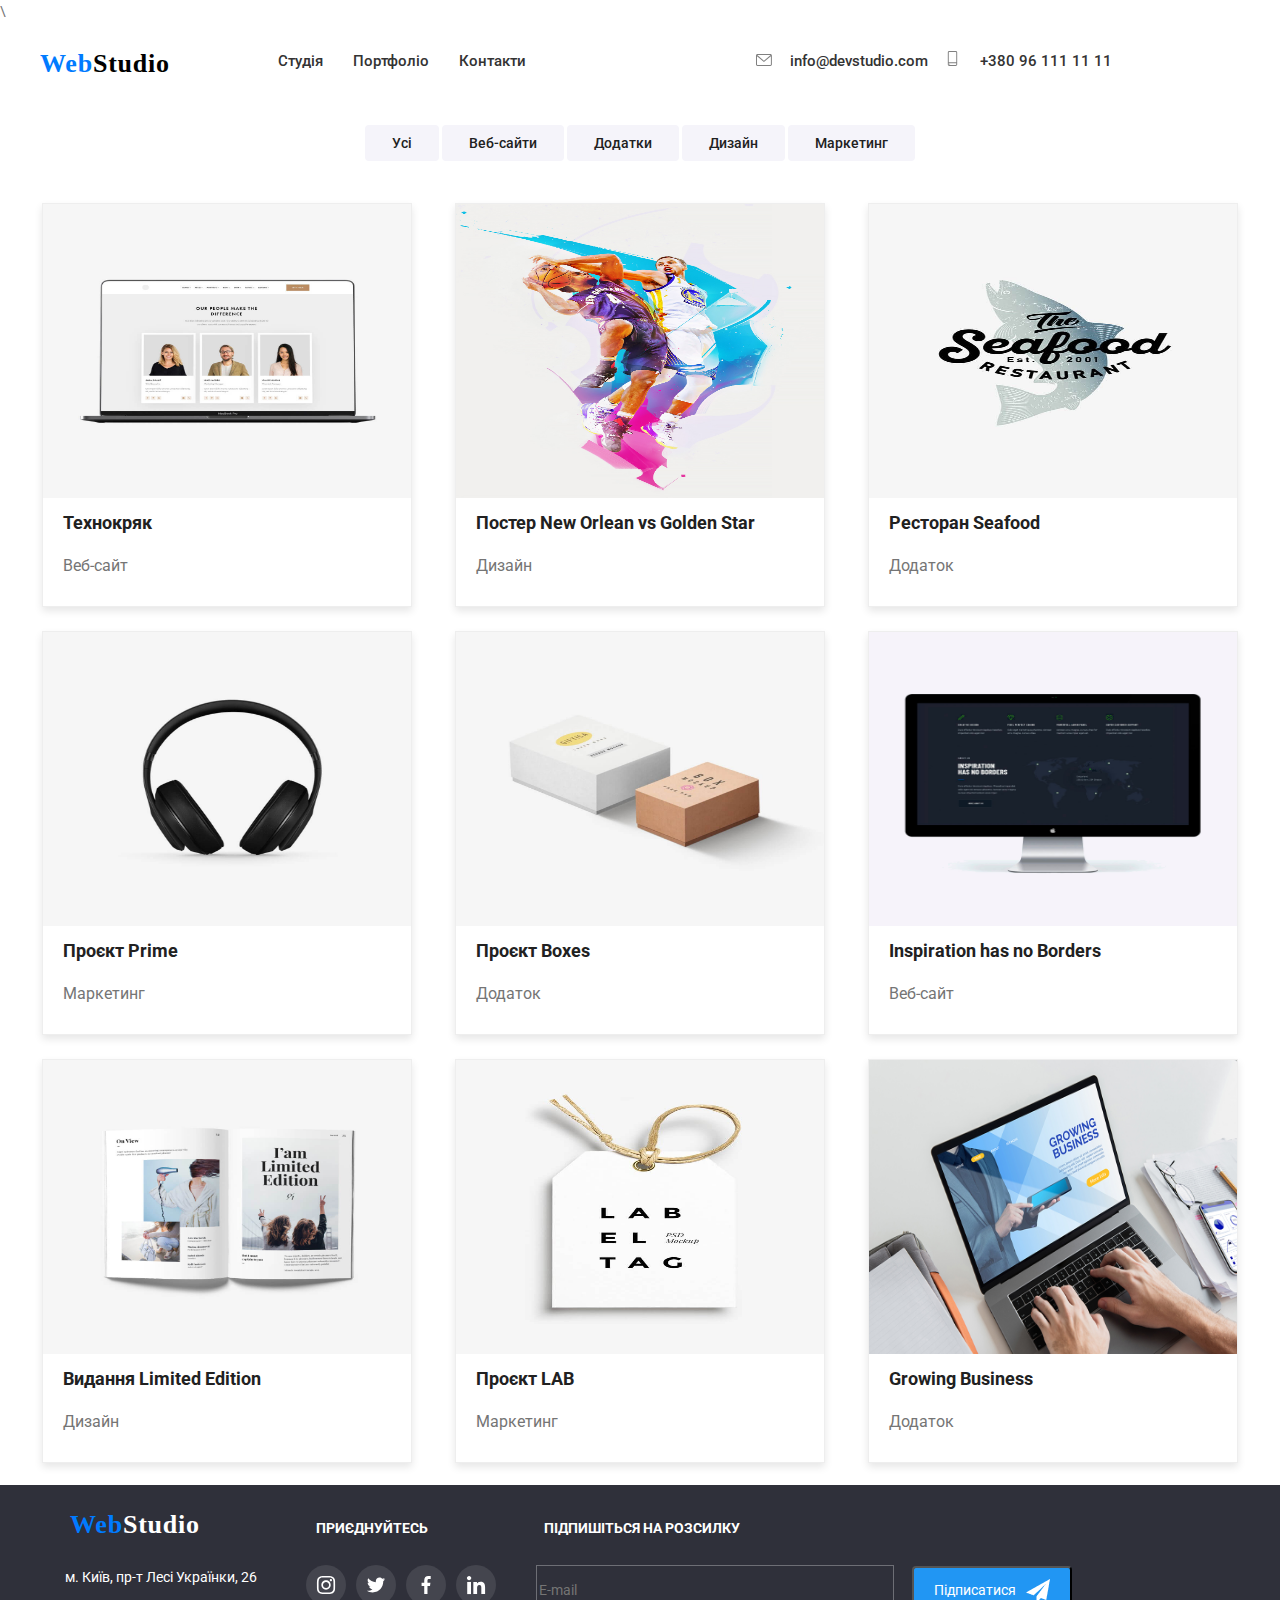
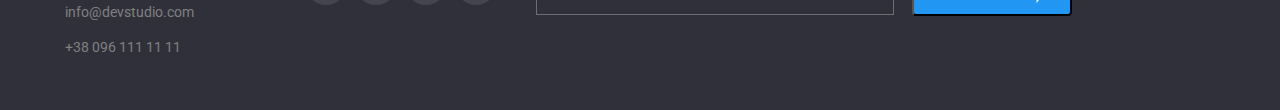
==== commit 9f2b5d12: "." ====
--- a/pages/portfolio.html
+++ b/pages/portfolio.html
@@ -20,22 +20,52 @@
       <nav class="navigation">
         <ul class="header-list">
           <li class="header-item"><a href="/index.html">Студія</a></li>
-          <li class="header-item"><a href="./pages/portfolio.html">Портфоліо</a></li>
+          <li class="header-item"><a href="/pages/portfolio.html">Портфоліо</a></li>
           <li class="header-item"><a href="#">Контакти</a></li>
         </ul>
-        
-        <ul class="header-list contacts" >
-          <li class="header-item">
-            <img src="/symboldefts.svg/envelope.svg" alt="poczta" >
-            <a href="mailto:info@devstudio.com">nfo@devstudio.com</a></li>
-          <li class="header-item">
-
-             <img src="/symboldefts.svg/smartphone.svg" alt="smartphone">
-             <a href="tel:+380961111111">+380 96 111 11 11</a></li>
-          
-        </ul>      
-      </nav> 
+        <ul class="header-list contacts">
+          <li class="header-item contact-group">
+            <svg class="icon1"><use href="/img/symbol-defs.svg#icon-envelope" ></use></svg>
+            <a href="#" data-modal-open>info@devstudio.com</a>
+          </li>
+          <li class="header-item contact-group">
+            <svg class="icon2"><use href="/img/symbol-defs.svg#icon-smartphone" ></use></svg>
+            <a href="tel:+380961111111">+380 96 111 11 11</a>
+          </li>
+        </ul>
+      </nav>
     </div> 
+    <div class="modal is-hidden" data-modal>
+      <div class="modal-content">
+       
+        <button data-modal-close class="close-modal">
+          <svg class="icon2"><use href="/img/symbol-defs.svg#icon-close-black" ></use></svg>
+            
+        </button>
+        <h2>Залиште свої дані, ми вам передзвонимо</h2>
+        <form>
+        <div class="modal-form">
+          <label for="name">Ім'я</label><br>
+          <input type="text" id="modal-name" required "><br>
+    
+          <label for="phone">Телефон</label><br>
+          <input type="tel" id="modal-phone" required><br>
+    
+          <label for="email">Пошта</label><br>
+          <input type="email" id="modal-email" required><br>
+    
+          <label for="comment">Коментар</label><br>
+          <textarea id="modal-comment"></textarea><br>
+        </div>
+          <label class="modal-form-checkboks">
+            <input type="checkbox" > Погоджуюсь з розсилкою та приймаю
+            <a href="#">Умови договору</a>
+          </label><br>
+          <button type="submit" class="modal-button">Відправити</button>
+        </form>
+      </div>
+    </div>
+    
   </header>
   <main>
     
@@ -105,7 +135,7 @@
   <footer>
     <div class="container">
       <div class="footer--">
-       <a href="./index.html" class="logo-footer" >
+       <a href="/index.html" class="logo-footer" >
         <span class="blue">Web</span><span class="white">Studio</span>
         <i>приєднуйтесь</i>
         <i>Підпишіться на розсилку</i>
@@ -119,22 +149,32 @@
           <li><a class="address-a2"href="tel:+380961111111">+38 096 111 11 11</a></li>
         </ul>
         <div class="footer-social">
-          <a href="#" class="footer-a"><img src="/symboldefts.svg/instagram2.svg"width="20px" height="20px" alt="instagram"></a>
-          <a href="#" class="footer-a"><img src="/symboldefts.svg/twitter2.svg"  width="20px" height="20px" alt="twitter"></a>
-          <a href="#" class="footer-a"><img src="/symboldefts.svg/facebook2.svg" width="20px" height="20px" alt="facebook"></a>
-          <a href="#" class="footer-a"><img src="/symboldefts.svg/linkedin2.svg" width="20px" height="20px" alt="linked"></a>
+          <a href="#" class="footer-a">
+            <svg class="footer-icon"><use href="/img/symbol-defs.svg#icon-instagram01" ></use></svg>
+          </a>
+          <a href="#" class="footer-a">
+            <svg class="footer-icon"><use href="/img/symbol-defs.svg#icon-twitter01" ></use></svg>
+          </a>
+          <a href="#" class="footer-a">
+            <svg class="footer-icon"><use href="/img/symbol-defs.svg#icon-facebook01" ></use></svg>
+          </a>
+          <a href="#" class="footer-a">
+            <svg class="footer-icon"><use href="/img/symbol-defs.svg#icon-linkedin01" ></use></svg>
+          </a>
         </div>
         <div class="intup-email">
           <input type="email" name="email" id="intup-email"  placeholder="E-mail">
           
           <button class="bnt-intup-email">
             Підписатися
-          <img src="./img/telegram.png" alt="icon-send-telegram">
+          <img src="/img/telegram.png" alt="icon-send-telegram">
           </button>
         </div>
      </address>
     </div>
-    </footer>   
+    </footer>    
+  
+    <script src="./js/modal.js"></script>
   
 </body>
 
--- a/style.css
+++ b/style.css
@@ -8,22 +8,45 @@
   --header-border-color:#ECECEC; /*header-border-color  */
   --header-text-color: #333;     /* колір заголовка */
   --header-header-item-two-last:#757575; 
+
+
   --primary-color: #2196F3;      /* header-item a:hover */ 
   --content-up-bg-color: #2F303A;     /* посуті те саме header-text-color */ 
   --content-up-color: white;          /* content-up-color */
+
+
   --button1-bg-color: #007BFF;      /* button1  */
   --button1--color: white;          /* button1  */
   --button1-bg-color-hover:#0056b3; /* button1-bg-color-hover */ 
+
+
   --services-item-h3-color:#212121;   /* services-item-h3 */
   --services-item-a-color: #757575;   /*services-item-a  */
   --foto-bg-color:#ffffff;      /* Чим займаємось */
   --foto-color:#212121;
+
+  --social-icon-hover-color4:#ffff;
+  --social-icon-hover-color2:#ffff;
+
+  --fit1:#ffff;
+  --fit1-bg:rgba(47, 48, 58, 0.80);
+  --fit2:#ffff;
+  --fit2-bg:rgba(47, 48, 58, 0.80);
+  --fit3:#ffff;
+  --fit3-bg:rgba(47, 48, 58, 0.80);
+
   --my_teams-bg-color:#F5F4FA; /* Наша команда */
   --my_team-color:#212121;
   --my_teams-p-color:#757575;/* Наша команда */
+  --my-teams-social-svg-hover-fill:#ffff;
+
   --footer-bg-color: #2F303A;/*footer */
   --footer-a-bg: rgba(255, 255, 255, 0.1);
   --footer-color: white;   /*  footer*/
+  --footer-a-bg-color1:rgba(255, 255, 255, 0.10);
+  --footer-a-bg-color2:#fff;
+  --footer-icon--color4:#ffff;
+
   --address-a-color:#ffff; /*  footer*/
   --address-a2-color: gray;/*  footer*/
   --blue-color:#007bff;  /* (Web)Studio footer */ 
@@ -34,7 +57,7 @@
  --bg-intup-email: #2F303A;
  --bnt-intup-email-color: #fff;
  --clients-h2-color: #212121;
-
+ --color-clients-li-a-svg:#2196F3;
 /* PORTFOLIO  */
   --button-pt-bg-color: #F5F4FA;/*  */
   --button-pt-color: #212121;   /*  */
@@ -124,12 +147,21 @@
   font-weight: 500;
   transition: color 1s ease;
   font-size: 15px;
-  /* position: relative; */
   text-decoration: none; 
   padding: 10px 15px;  
   
 }
-
+.header-item a:hover {
+ color: #0056b3;
+}
+.icon1 {
+  width: 16px;
+  height: 12px;
+}
+.icon2 {
+  width: 19px;
+  height: 15px;
+}
 .overlay {
   position: absolute;
   margin-bottom: 30px;
@@ -153,6 +185,109 @@
   padding: 0;
   margin: 0;
 }
+
+
+/* Модальне вікно /////////////////////////////  */
+
+.is-hidden {
+  visibility: hidden;
+  pointer-events: none;
+  transition: visibility 0s, opacity 0.3s ease-in-out;
+
+}
+
+[data-modal] {
+  position: fixed;
+  top: 0;
+  left: 0;
+  width: 100%;
+  height: 100%;
+  background-color: rgba(0, 0, 0, 0.5);
+  display: flex;
+  justify-content: center;
+  align-items: center;
+  z-index: 1000;
+  
+
+}
+
+.modal-content {
+  
+  height: 600px;
+  max-width: 600px;
+  width: 100%;
+  background-color: white;
+  padding: 20px;
+  border-radius: 8px;
+  box-shadow: 0px 4px 8px rgba(0, 0, 0, 0.1);
+  
+}
+
+button[data-modal-close] {
+  background-color: rgba(0, 0, 0, 0.1);
+  color: white;
+  border: none;
+  padding-top: 6px;
+  border-radius: 50%;
+  width: 33px;
+  height: 33px;
+  cursor: pointer;
+  position: absolute;
+  margin-left: 540px;
+  /* margin-bottom: 20px; */
+
+}
+.modal-content h2{
+  color: #212121;
+  font-family: 'Roboto';
+  margin: 40px 40px 12px 40px;
+}
+.modal-form{
+  margin-left: 40px;
+}
+
+#modal-name{
+  width: 448px;
+  height: 40px;
+  border-radius: 4px;
+  border: 1px solid rgba(33, 33, 33, 0.20);
+}
+#modal-phone{
+  width: 448px;
+  height: 40px;
+  border-radius: 4px;
+  border: 1px solid rgba(33, 33, 33, 0.20);
+}
+#modal-email{
+  width: 448px;
+  height: 40px;
+  border-radius: 4px;
+  border: 1px solid rgba(33, 33, 33, 0.20);
+}
+#modal-comment{
+width: 448px;
+height: 120px;
+
+}
+.modal-form-checkboks{
+  margin-left: 52px;
+  margin-top: 32px;
+}
+
+.modal-button{
+margin-top: 30px;
+margin-left: 170px;
+width: 200px;
+height: 50px;
+background: #188CE8;
+border-radius: 4px;
+border: none;
+
+color: #FFF;
+font-family: 'Roboto';
+font-size: 16px;
+}
+
 
 /* .header-item img{
   color: #757575;
@@ -302,8 +437,8 @@
 .flt1{
 position: absolute;
 width: 370px; height: 70px;
-background-color: rgba(47, 48, 58, 0.80); 
-color: white;
+background-color:var(--fit1-bg);  
+color:var(--fit1); 
 padding: 10px;
 font-size: 14px;
 align-items: center;
@@ -316,8 +451,8 @@
 .flt2{
   position: absolute;
   width: 370px; height: 70px;
-  background-color: rgba(47, 48, 58, 0.80); 
-  color: white;
+  background-color: var(--fit2-bg); 
+  color: var(--fit2) ;
   padding: 10px;
   font-size: 14px;
   align-items: center;
@@ -329,8 +464,8 @@
   .flt3{
     position: absolute; 
     width: 370px; height: 70px;
-    background-color: rgba(47, 48, 58, 0.80); 
-    color: white;
+    background-color: var(--fit3-bg);
+    color: var(--fit3) ;
     padding: 10px;
     font-size: 14px;
     align-items: center;
@@ -366,34 +501,22 @@
   margin-left: 30px;
 
 }
-.my-teams-social-a{
+.my-teams-social-a svg{
   /* background-color: var(--footer-a-bg) ; */
   width: 40px;
   height: 40px;
-  border-radius: 50%; 
+  /* border-radius: 50%;  */
   display: flex;
   align-items: center;
   justify-content: center;
   margin-left: 10px;
 }
-.my-teams-social a:hover  {
-  background-color: var(--footer-social-a-hover-img) ;
-}
-.my-teams-social img:hover  {
- color: #FFFFFF;
-}
-/* .instagram1 {
-  width: 20px;height: 20px;
-  background-image: url('./isymboldeftsmg/instagram1.svg');
-  background-size: cover;
-  background-position: center;
-  transition: background-image 0.3s ease-in-out;
-}
-
-.instagram1:hover {
-  background-image: url('./symboldefts/instagram2.svg'); /
-} */
-
+.my-teams-social svg:hover  {
+  --color1: var(--footer-social-a-hover-img) ;
+  width: 40px;
+  height: 40px;
+  fill:var(--my-teams-social-svg-hover-fill) ;
+}
 
 .my_teams li {
   margin: 10px; 
@@ -410,6 +533,18 @@
   color:var(--my_teams-p-color);
   font-size: 16px;
 }
+.social-icon{
+  width: 20px;
+  height: 20px;
+
+}
+.social-icon:hover{
+  width: 20px;
+  height: 20px;
+  --color4: var(--social-icon-hover-color4) ;
+  --color2:var(--social-icon-hover-color2);
+}
+
 
 /* Постійні клієнти */
 
@@ -437,18 +572,25 @@
   font-size: 36px;
 }
 .clients-li {
-  width: 106px;
- height: 60px;
+  width: 170px;
+ height: 92px;
  flex-shrink: 0;
-margin-right: 30px;
+ margin-right: 30px;
  margin-bottom: 94px;
  border: 1px  solid #AFB1B8;
  border-radius: 4px;
- 
-}
-.clients-li a img:hover {
-  color: var(--clients-li--ul-hover);
-
+ padding-top: 12px;
+}
+.clients-li a svg:hover {
+--color4:var(--color-clients-li-a-svg);
+
+}
+.clients-li:hover {
+  border-color: var(--color-clients-li-a-svg);
+}
+.clients-icon{
+  width: 106px;
+  height: 60px;
 }
 
 /* footer */
@@ -532,20 +674,26 @@
   margin-right:825px;
  
 }
-.footer-a  {
-    background-color: var(--footer-a-bg);
-    width: 40px;
-    height: 40px;
-    border-radius: 50%; 
-    display: flex;
-    align-items: center;
-    justify-content: center;
-    margin-left: 10px;
-    
-}
-.footer-social a:hover  {
-  background-color: var(--footer-social-a-hover-img) ;
-}
+
+
+.footer-a svg:hover {
+  --color1:var(--footer-social-a-hover-img);
+}
+
+.footer-a svg {
+  width: 40px; 
+  height: 40px; 
+  fill: var(--footer-a-bg-color1);
+  transition: fill 0.3s ease;
+  --color1: var(--footer-a-bg-color1);
+  --color2: var(--footer-a-bg-color2);
+  margin-left: 10px;
+}
+
+/* .footer-a:hover svg {
+  fill:rgba(255, 255, 255, 0.10);
+} */
+
 
 #intup-email{
   margin: 0px -785px;
@@ -555,20 +703,25 @@
 height: 50px;
 }  
 .bnt-intup-email{
-  margin-left: 820px;
+  margin-left: 800px;
   align-items: center;  
   display: inline-flex; 
   justify-content: center;
   border-radius: 4px;
   /* width: 200px;
   height: 50px; */
-  padding: 10px 20px ;
+  padding: 11px 20px ;
   background: var(--bg-bnt-intup-email); 
   /* box-shadow: 0px 4px 4px 0px rgba(0, 0, 0, 0.15); */
   color: var(--bnt-intup-email-color);
 }
 .bnt-intup-email img{ 
   padding-left: 10px;
+}
+.footer-icon {
+  width: 20px;
+  height: 20px;
+  --color4: var(--footer-icon--color4);
 }
 /* PORTFOLIO */
 
@@ -615,6 +768,7 @@
   overflow: hidden;
   box-shadow: 0 4px 8px rgba(0, 0, 0, 0.1);
   flex-direction: column;
+  cursor: pointer;
 }
 .poster:hover{
   box-shadow: 0px 1px 1px 0px rgba(0, 0, 0, 0.12), 0px 4px 4px 0px rgba(0, 0, 0, 0.06), 1px 4px 6px 0px rgba(0, 0, 0, 0.16);
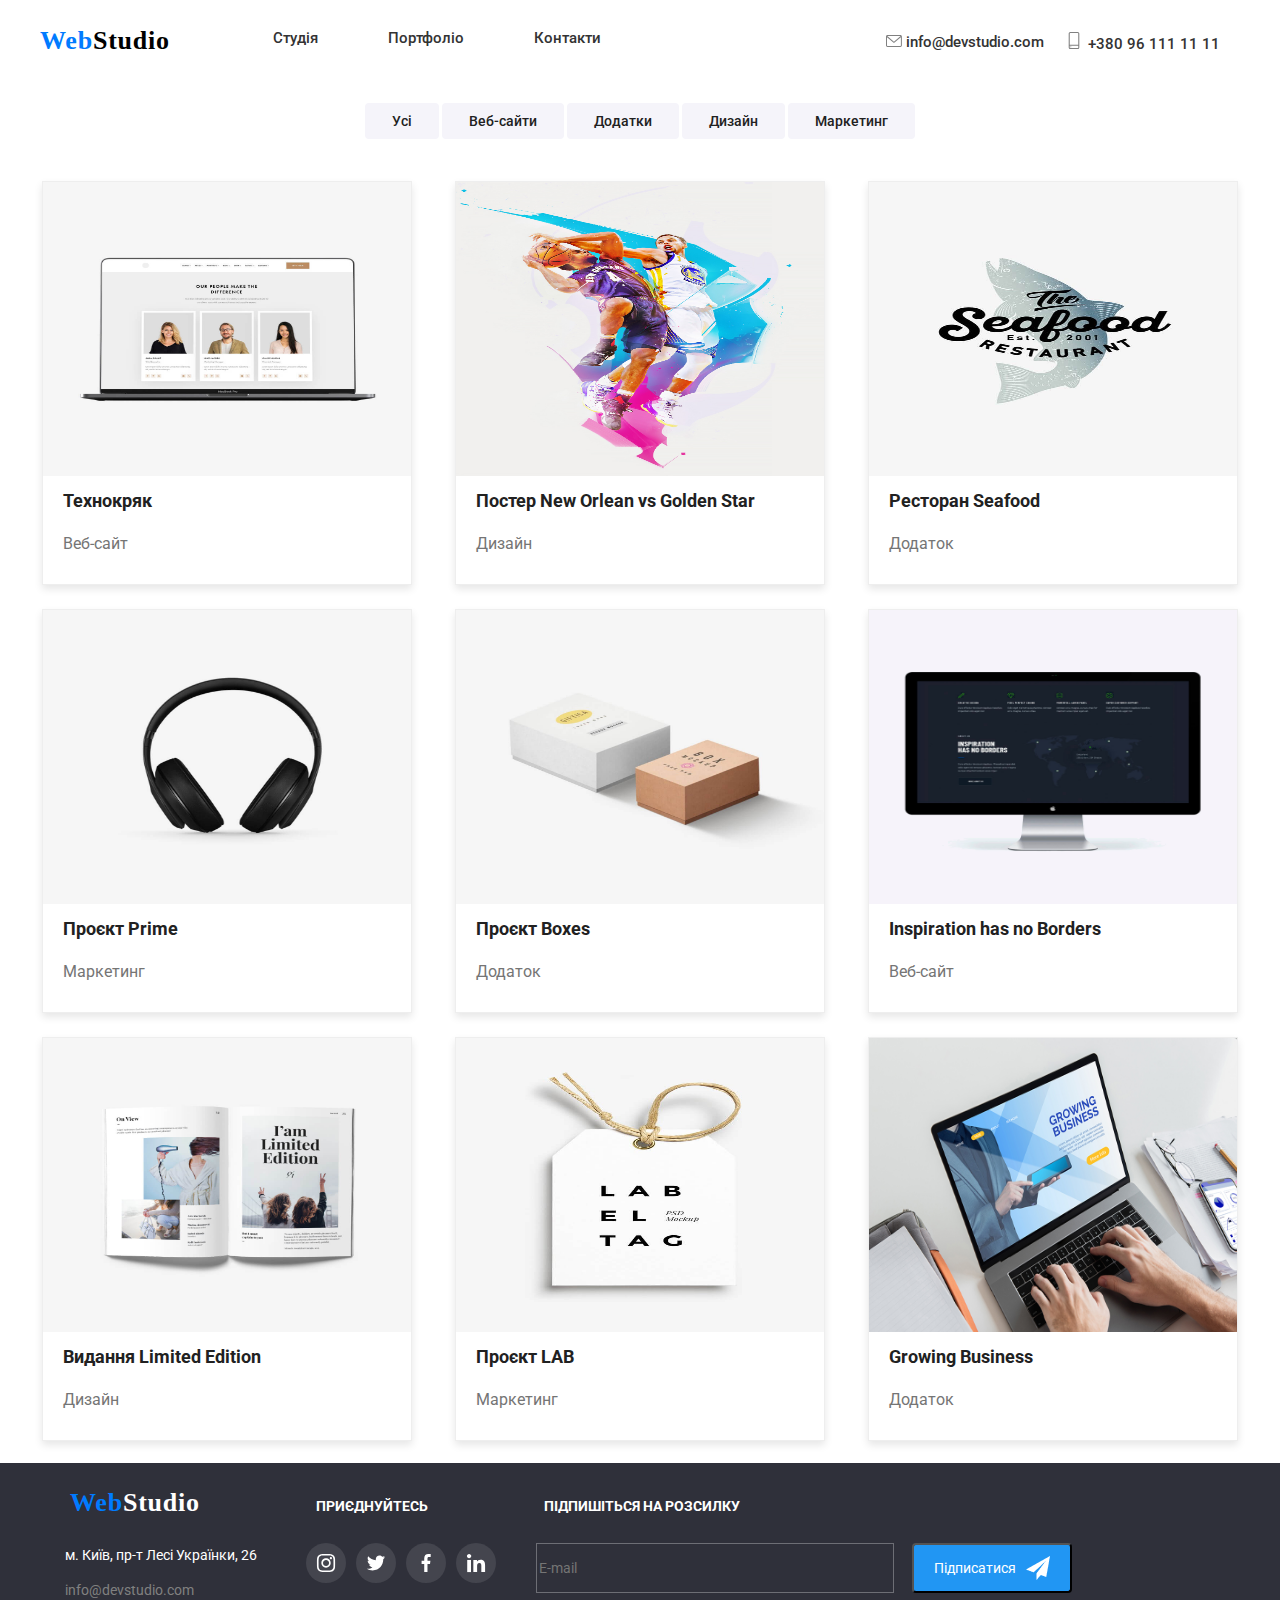
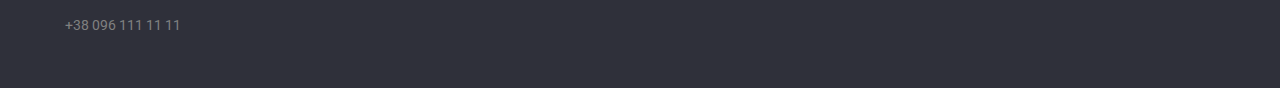
==== commit 055379ab: "github-pages" ====
--- a/pages/portfolio.html
+++ b/pages/portfolio.html
@@ -7,65 +7,38 @@
   <title>Document</title>
 
   <link rel="stylesheet"href="https://cdnjs.cloudflare.com/ajax/libs/modern-normalize/1.0.0/modern-normalize.min.css" />
-  <link href="https://fonts.googleapis.com/css2?family=Roboto:wght@400;700&display=swap" rel="stylesheet">\
+  <link href="https://fonts.googleapis.com/css2?family=Roboto:wght@400;700&display=swap" rel="stylesheet">
   <link rel="stylesheet" href="/style.css">
 </head>
 
 <body>
   <header class="header"> 
     <div class="container header-wrap">
-      <a class="logo" href="/index.html">
+      <a class="logo" href="./index.html">
         <span class="blue">Web</span><span class="black">Studio</span>
       </a>
       <nav class="navigation">
         <ul class="header-list">
           <li class="header-item"><a href="/index.html">Студія</a></li>
-          <li class="header-item"><a href="/pages/portfolio.html">Портфоліо</a></li>
+          <li class="header-item"><a href="portfolio.html">Портфоліо</a></li>
           <li class="header-item"><a href="#">Контакти</a></li>
         </ul>
-        <ul class="header-list contacts">
+
+        <ul class="header-list ">
           <li class="header-item contact-group">
-            <svg class="icon1"><use href="/img/symbol-defs.svg#icon-envelope" ></use></svg>
-            <a href="#" data-modal-open>info@devstudio.com</a>
+            <a href="#" class="contact-link">
+            <svg  class="icon1"><use href="/img/symbol-defs.svg#icon-envelope" ></use></svg>
+            info@devstudio.com</a>
           </li>
           <li class="header-item contact-group">
+            <a href="tel:+380961111111"  class="contact-link">
             <svg class="icon2"><use href="/img/symbol-defs.svg#icon-smartphone" ></use></svg>
-            <a href="tel:+380961111111">+380 96 111 11 11</a>
+            +380 96 111 11 11</a>
           </li>
         </ul>
       </nav>
     </div> 
-    <div class="modal is-hidden" data-modal>
-      <div class="modal-content">
-       
-        <button data-modal-close class="close-modal">
-          <svg class="icon2"><use href="/img/symbol-defs.svg#icon-close-black" ></use></svg>
-            
-        </button>
-        <h2>Залиште свої дані, ми вам передзвонимо</h2>
-        <form>
-        <div class="modal-form">
-          <label for="name">Ім'я</label><br>
-          <input type="text" id="modal-name" required "><br>
-    
-          <label for="phone">Телефон</label><br>
-          <input type="tel" id="modal-phone" required><br>
-    
-          <label for="email">Пошта</label><br>
-          <input type="email" id="modal-email" required><br>
-    
-          <label for="comment">Коментар</label><br>
-          <textarea id="modal-comment"></textarea><br>
-        </div>
-          <label class="modal-form-checkboks">
-            <input type="checkbox" > Погоджуюсь з розсилкою та приймаю
-            <a href="#">Умови договору</a>
-          </label><br>
-          <button type="submit" class="modal-button">Відправити</button>
-        </form>
-      </div>
-    </div>
-    
+
   </header>
   <main>
     
@@ -82,46 +55,100 @@
         <div class="my-shop">
           <ul>
             <li class="poster">
+              <div class="poster-info">
+                <p class="description">
+                  Ресурс пропонує комплексні пропозиції з різним рівнем функціоналу та сервісів. 
+                  Все<br> це дозволить відвідувачу отримати вичерпні відомості про компанію чи приватну особу.
+                </p>
+              </div>
               <img src="/img/laptop_pr.jpg" width="370px" height="294px" alt="laptop">
               <h3>Технокряк</h3>
               <p>Веб-сайт</p>
             </li>
             <li class="poster">
+              <div class="poster-info">
+                <p class="description">
+                  Ресурс пропонує комплексні пропозиції з різним рівнем функціоналу та сервісів. 
+                  Все це дозволить відвідувачу отримати вичерпні відомості про компанію чи приватну особу.
+                </p>
+              </div>
               <img src="/img/art_basketball_pr.jpg" width="370px" height="294px" alt="art_basketball">
               <h3>Постер New Orlean vs Golden Star</h3>
               <p>Дизайн</p>
             </li>
             <li class="poster">
+              <div class="poster-info">
+                <p class="description">
+                  Ресурс пропонує комплексні пропозиції з різним рівнем функціоналу та сервісів. 
+                  Все це дозволить відвідувачу отримати вичерпні відомості про компанію чи приватну особу.
+                </p>
+              </div>
               <img src="/img/art_fish_pr.jpg" width="370px" height="294px" alt="art_fish">
               <h3>Ресторан Seafood</h3>
               <p>Додаток</p>
             </li>
             <li class="poster">
+              <div class="poster-info">
+                <p class="description">
+                  Ресурс пропонує комплексні пропозиції з різним рівнем функціоналу та сервісів. 
+                  Все це дозволить відвідувачу отримати вичерпні відомості про компанію чи приватну особу.
+                </p>
+              </div>
               <img src="/img/headphones_pr.jpg" width="370px" height="294px" alt="headphones">
               <h3>Проєкт Prime</h3>
               <p>Маркетинг</p>
             </li>
             <li class="poster">
+              <div class="poster-info">
+                <p class="description">
+                  Ресурс пропонує комплексні пропозиції з різним рівнем функціоналу та сервісів. 
+                  Все це дозволить відвідувачу отримати вичерпні відомості про компанію чи приватну особу.
+                </p>
+              </div>
               <img src="/img/boxs_pr.jpg" width="370px" height="294px" alt="boxs">
               <h3>Проєкт Boxes</h3>
               <p>Додаток</p>
             </li>
             <li class="poster">
+              <div class="poster-info">
+                <p class="description">
+                  Ресурс пропонує комплексні пропозиції з різним рівнем функціоналу та сервісів. 
+                  Все це дозволить відвідувачу отримати вичерпні відомості про компанію чи приватну особу.
+                </p>
+              </div>
               <img src="/img/computer_pr.jpg" width="370px" height="294px" alt="computer">
               <h3>Inspiration has no Borders</h3>
               <p>Веб-сайт</p>
             </li>
             <li class="poster">
+              <div class="poster-info">
+                <p class="description">
+                  Ресурс пропонує комплексні пропозиції з різним рівнем функціоналу та сервісів. 
+                  Все це дозволить відвідувачу отримати вичерпні відомості про компанію чи приватну особу.
+                </p>
+              </div>
               <img src="/img/book.jpg" width="370px" height="294px" alt="book">
               <h3>Видання Limited Edition</h3>
               <p>Дизайн</p>
             </li>
             <li class="poster">
+              <div class="poster-info">
+                <p class="description">
+                  Ресурс пропонує комплексні пропозиції з різним рівнем функціоналу та сервісів. 
+                  Все це дозволить відвідувачу отримати вичерпні відомості про компанію чи приватну особу.
+                </p>
+              </div>
               <img src="/img/art_teg_pr.jpg" width="370px" height="294px" alt="бірка">
               <h3>Проєкт LAB</h3>
               <p>Маркетинг</p>
             </li>
             <li class="poster">
+              <div class="poster-info">
+                <p class="description">
+                  Ресурс пропонує комплексні пропозиції з різним рівнем функціоналу та сервісів. 
+                  Все це дозволить відвідувачу отримати вичерпні відомості про компанію чи приватну особу.
+                </p>
+              </div>
               <img src="/img/laptop02_pr.jpg" width="370px" height="294px" alt="laptop02">
               <h3>Growing Business</h3>
               <p>Додаток</p>
--- a/style.css
+++ b/style.css
@@ -104,7 +104,7 @@
 
 .header {
   background-color: var(--header-bg-color);
-  padding: 20px 5px;
+  padding: 10px 5px;
   display: flex;
   justify-content: space-between;
   align-items: center;
@@ -131,38 +131,119 @@
   justify-content: space-between;
 }
 
+
+.navigation > ul.header-list:first-of-type > li.header-item {
+  padding-right: 50px;
+
+position: relative;
+
+
+}
+.navigation > ul.header-list:first-of-type > li.header-item::after {
+  content: '';
+position: absolute;
+margin-left: 10px;
+
+  bottom: -15.5px;
+  left: 0;
+  width: 0;
+  height: 4px;
+  background-color: #007bff;
+  border-radius: 3px;
+  transition: width 0.3s ease-in-out;
+}
+.navigation > ul.header-list:first-of-type > li.header-item:hover::after {
+ width: 60%; 
+}
+
+
+
+
 .header-list:last-of-type {
   margin-left: 215px ;
- 
   color: var(--header-header-item-two-last);
 }
 .header-item {
   position: relative; 
-  display: inline-block;
+  display: flex;
   padding-bottom: 5px; 
   
 }
+ 
+.header-item:hover .overlay {
+  width: 100%; margin-top: 25px;
+}
+
+.header-list {
+  display: flex;
+  /* align-items: center; */
+  justify-content: center;
+  list-style: none;            
+  /* padding: 0;
+  margin: 0; */
+}
+
+
 .header-item a {
   color: var(--header-text-color);
   font-weight: 500;
-  transition: color 1s ease;
+  transition: color 0.5s ease;
   font-size: 15px;
   text-decoration: none; 
-  padding: 10px 15px;  
-  
-}
-.header-item a:hover {
- color: #0056b3;
-}
+  padding: 10px 10px;  
+  
+}
+
+/* .header-item img{
+  color: #757575;
+  flex-shrink: 1;
+ 
+}
+ */
+ 
+   /* 
+  .header-item svg:hover {
+    fill:  var(--primary-color);
+    --color4:  var(--primary-color);
+  } */
+  .header-item a:hover  {
+    color: var(--primary-color);
+  }
+
+  .contact-link svg {
+    transition: fill 0.3s;
+
+  }
+  
+  .contact-link:hover {
+    color: var(--primary-color);
+  }
+  
+  .contact-link:hover svg {
+    fill: var(--primary-color);
+    --color4:  var(--primary-color);
+  }
+
+  
 .icon1 {
   width: 16px;
   height: 12px;
+  margin-top: 15px;
+
 }
 .icon2 {
+  width: 20px;
+  height: 17px;
+ top: 10px;
+ margin-top: 12px;
+}
+.icon3 {
   width: 19px;
   height: 15px;
-}
-.overlay {
+  padding-top: 5px;
+  
+}
+/* .overlay {
   position: absolute;
   margin-bottom: 30px;
   width: 0;
@@ -171,20 +252,8 @@
   background-color: var(--primary-color);
   transition: width 0.3s ;
   
-}
-
-.header-item:hover .overlay {
-  width: 100%; margin-top: 25px;
-}
-
-.header-list {
-  display: flex;
-  /* align-items: center; */
-  justify-content: center;
-  list-style: none;            
-  padding: 0;
-  margin: 0;
-}
+} */
+
 
 
 /* Модальне вікно /////////////////////////////  */
@@ -212,7 +281,7 @@
 }
 
 .modal-content {
-  
+  position: relative;
   height: 600px;
   max-width: 600px;
   width: 100%;
@@ -227,13 +296,15 @@
   background-color: rgba(0, 0, 0, 0.1);
   color: white;
   border: none;
-  padding-top: 6px;
+  /* padding-top: 6px; */
   border-radius: 50%;
   width: 33px;
   height: 33px;
   cursor: pointer;
   position: absolute;
-  margin-left: 540px;
+  right: 20px;
+  top: 20px;
+  /* margin-left: 540px; */
   /* margin-bottom: 20px; */
 
 }
@@ -289,16 +360,7 @@
 }
 
 
-/* .header-item img{
-  color: #757575;
-  flex-shrink: 1;
- 
-}
-.header-item a,img:hover {
-  color: var(--primary-color);
-  fill:  var(--primary-color);
-}
- */
+
 
 
 .content-up {
@@ -725,6 +787,8 @@
 }
 /* PORTFOLIO */
 
+
+
 .figures{
 margin-left: 300px;
 padding: 20px 25px;
@@ -761,14 +825,41 @@
 }
 
 .poster{
+  position: relative;
   width: 370px;
   height: 404px;
   border: 1px solid var(--poster-border);
   margin: 2px;
   overflow: hidden;
   box-shadow: 0 4px 8px rgba(0, 0, 0, 0.1);
-  flex-direction: column;
+  /* flex-direction: column; */
   cursor: pointer;
+  transition: transform 0.3 ease-in-out;
+}
+
+.poster-info{
+ position: absolute;
+ top: 0;
+ bottom: 110px;
+ background:rgba(33, 150, 243, 0.9);
+ color:#ffffff;
+opacity: 0;
+transition: transform 0.3 ease-in-out;
+display: flex;
+flex-direction: column;
+justify-content: center;
+align-items: center;
+
+}
+.poster-info:hover {
+opacity: 1;
+padding-bottom: 50px;
+  }
+.description{
+    color:#ffffff;
+}  
+.poster-info .description{
+  color:#ffffff;
 }
 .poster:hover{
   box-shadow: 0px 1px 1px 0px rgba(0, 0, 0, 0.12), 0px 4px 4px 0px rgba(0, 0, 0, 0.06), 1px 4px 6px 0px rgba(0, 0, 0, 0.16);
@@ -789,4 +880,4 @@
   line-height: 30px;
   font-weight: 400;
   margin-left: 20px;
-}+}
